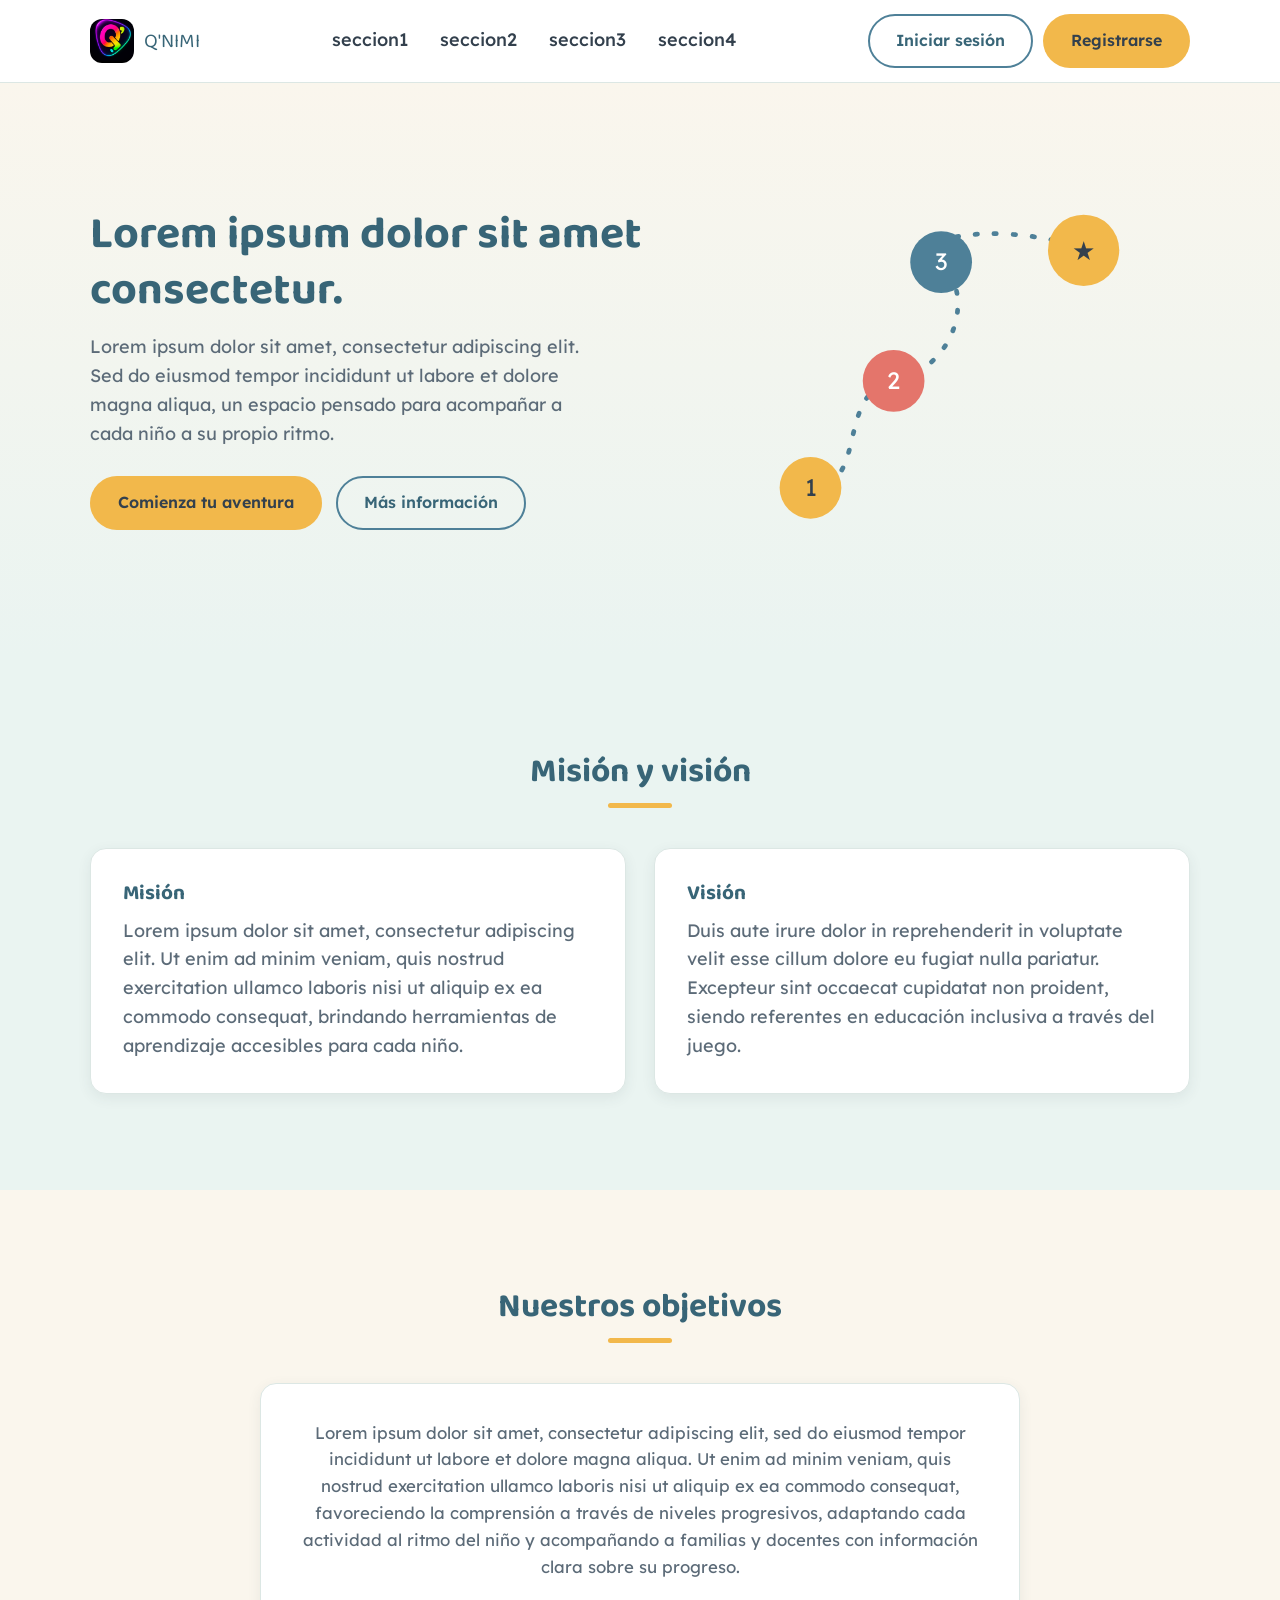
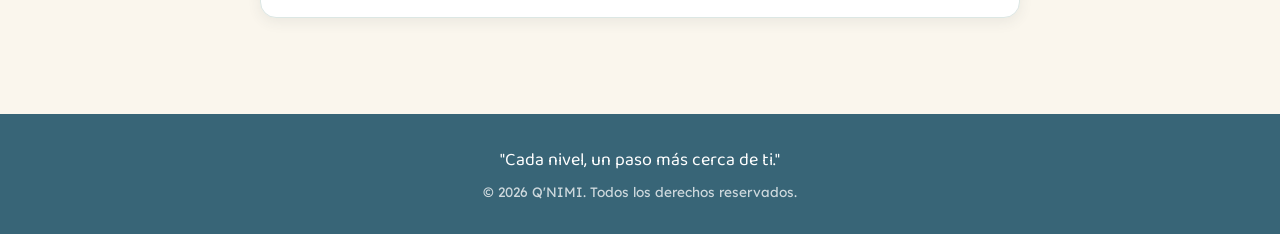
==== index.html @ 644ea4f1 "se añadio el index.html con sus estilos css" ====
<!DOCTYPE html>

<html lang="es">

<head>
    <meta charset="UTF-8">
    <meta name="viewport" content="width=device-width, initial-scale=1.0">
    <title>Q'NIMI | Aventura por niveles</title>
    <meta name="description"
        content="Proyecto educativo tipo videojuego por niveles, diseñado para niños con discapacidad cognitiva leve.">
    <link rel="stylesheet" href="Frontend/views/css/styles.css">
    <link rel="preconnect" href="https://fonts.googleapis.com">
    <link
        href="https://fonts.googleapis.com/css2?family=Baloo+2:wght@500;600;700&family=Lexend:wght@400;500;600&display=swap"
        rel="stylesheet">
</head>

<body>

    <!-- NAVBAR - Barra de navegación fija en la parte superior.-->
    <header class="navbar">
        <div class="contenedor navbar__contenido">

            <!-- Marca: logo + nombre del proyecto -->
            <div class="navbar__marca">
                <img src="Frontend/assets/Logo.jpeg" alt="Logotipo del proyecto QNIMI" class="navbar__logo">
                <span class="navbar__nombre">Q'NIMI</span>
            </div>

            <!-- Enlaces internos: cada uno apunta a una sección diferente del sitio web -->
            <nav aria-label="Navegación principal">
                <ul class="navbar__enlaces">
                    <li><a href="#">seccion1</a></li>
                    <li><a href="#">seccion2</a></li>
                    <li><a href="#">seccion3</a></li>
                    <li><a href="#">seccion4</a></li>
                </ul>
            </nav>

            <!-- Accesos de sesión: por ahora son botones estáticos (sin backend conectado) -->
            <div class="navbar__acciones">
                <a href="#" class="boton boton--secundario">Iniciar sesión</a>
                <a href="#" class="boton boton--primario">Registrarse</a>
            </div>

        </div>
    </header>

    <!-- Contenido principal de la pagina -->
    <main>
        <section class="hero">
            <div class="contenedor hero__grid">

                <div class="hero__contenido">
                    <!-- Titulo principal aun no definido, se piensa poner aqui el eslogan del juego -->
                    <h1 class="hero__titulo">Lorem ipsum dolor sit amet consectetur.</h1>

                    <!-- Texto introductorio corto, también de relleno mientras se define el contenido definitivo del proyecto -->
                    <p class="hero__texto">
                        Lorem ipsum dolor sit amet, consectetur adipiscing elit. Sed do
                        eiusmod tempor incididunt ut labore et dolore magna aliqua, un
                        espacio pensado para acompañar a cada niño a su propio ritmo.
                    </p>

                    <!-- Botón principal: simula el acceso directo a jugar. Por ahorano lleva a ninguna vista real,pero su texto deja 
                     claro que al presionarlo se entra al juego  -->
                    <div class="hero__cta">
                        <a href="#" class="boton boton--primario">Comienza tu aventura</a>
                        <a href="#objetivos" class="boton boton--secundario">Más información</a>
                    </div>
                </div>

                <!-- Elemento gráfico distintivo: representa un camino de niveles
                (círculos numerados unidos por una línea curva punteada).
                Se usa SVG en lugar de imagen para que cargue rápido y se
                vea nítido en cualquier tamaño de pantalla. Se puede cambiar por una imagen o otra cosa si despues se requiere -->
                <div class="hero__camino" aria-hidden="true">
                    <svg viewBox="0 0 320 320" fill="none" xmlns="http://www.w3.org/2000/svg">
                        <path d="M40 260 C 90 260, 60 180, 110 170 S 180 100, 150 70 S 230 40, 270 60" stroke="#4E8098"
                            stroke-width="4" stroke-dasharray="2 14" stroke-linecap="round" />
                        <circle cx="40" cy="260" r="26" fill="#F2B84B" />
                        <text x="40" y="267" text-anchor="middle" font-family="Baloo 2, sans-serif" font-size="20"
                            fill="#33404D">1</text>

                        <circle cx="110" cy="170" r="26" fill="#E4756B" />
                        <text x="110" y="177" text-anchor="middle" font-family="Baloo 2, sans-serif" font-size="20"
                            fill="#FFFFFF">2</text>

                        <circle cx="150" cy="70" r="26" fill="#4E8098" />
                        <text x="150" y="77" text-anchor="middle" font-family="Baloo 2, sans-serif" font-size="20"
                            fill="#FFFFFF">3</text>

                        <circle cx="270" cy="60" r="30" fill="#F2B84B" />
                        <text x="270" y="68" text-anchor="middle" font-family="Baloo 2, sans-serif" font-size="22"
                            fill="#33404D">★</text>
                    </svg>
                </div>

            </div>
        </section>

            <!--
            MISIÓN Y VISIÓN
            Se muestran juntas en tarjetas lado a lado porque son
            contenidos cortos y conceptualmente relacionados.
            Los párrafos son lorem ipsum: aún no ha
            definido el texto final de misión y visión.-->
        <section class="seccion seccion--alterna" id="mision">
            <div class="contenedor">
                <div class="seccion__cabecera">
                    <h2 class="seccion__titulo">Misión y visión</h2>
                    <div class="seccion__linea"></div>
                </div>

                <div class="mv__grid">

                    <!-- Tarjeta de Misión -->
                    <article class="tarjeta">
                        <h3 class="tarjeta__titulo" id="mision-titulo">Misión</h3>
                        <p class="tarjeta__texto">
                            Lorem ipsum dolor sit amet, consectetur adipiscing elit.
                            Ut enim ad minim veniam, quis nostrud exercitation ullamco
                            laboris nisi ut aliquip ex ea commodo consequat, brindando
                            herramientas de aprendizaje accesibles para cada niño.
                        </p>
                    </article>

                    <!-- Tarjeta de Visión -->
                    <article class="tarjeta" id="vision">
                        <h3 class="tarjeta__titulo">Visión</h3>
                        <p class="tarjeta__texto">
                            Duis aute irure dolor in reprehenderit in voluptate velit
                            esse cillum dolore eu fugiat nulla pariatur. Excepteur sint
                            occaecat cupidatat non proident, siendo referentes en
                            educación inclusiva a través del juego.
                        </p>
                    </article>

                </div>
            </div>
        </section>


        <section class="seccion" id="objetivos">
            <div class="contenedor">
                <div class="seccion__cabecera">
                    <h2 class="seccion__titulo">Nuestros objetivos</h2>
                    <div class="seccion__linea"></div>
                </div>

                <!-- Objetivos -->
                <div class="objetivos__texto-contenedor">
                    <p class="objetivos__texto">
                        Lorem ipsum dolor sit amet, consectetur adipiscing elit, sed do
                        eiusmod tempor incididunt ut labore et dolore magna aliqua. Ut
                        enim ad minim veniam, quis nostrud exercitation ullamco laboris
                        nisi ut aliquip ex ea commodo consequat, favoreciendo la
                        comprensión a través de niveles progresivos, adaptando cada
                        actividad al ritmo del niño y acompañando a familias y docentes
                        con información clara sobre su progreso.
                    </p>
                </div>
            </div>
        </section>

    </main>

    <!-- FOOTER -->
    <footer class="footer">
        <div class="contenedor">
            <p class="footer__eslogan">"Cada nivel, un paso más cerca de ti."</p>
            <p class="footer__copy">&copy; 2026 Q'NIMI. Todos los derechos reservados.</p>
        </div>
    </footer>

</body>

</html>
---- Frontend/views/css/styles.css ----
/* --------------------------------------------------------------------------
   1. VARIABLES DE DISEÑO 
   Centralizamos aquí toda la paleta y tipografía para que sea fácil
   ajustarla más adelante sin tener que buscar valores repetidos.
   -------------------------------------------------------------------------- */
:root {
    /* Colores de fondo: tonos cálidos y neutros, no blancos puros
     (el blanco puro puede resultar deslumbrante para algunos niños) */
    --color-bg: #FAF6ED;
    /* crema suave, fondo principal */
    --color-bg-alt: #EAF4F1;
    /* menta muy pálido, para alternar secciones */
    --color-bg-card: #FFFFFF;
    /* blanco solo para tarjetas puntuales */

    /* Colores principales de marca */
    --color-primary: #4E8098;
    /* azul petróleo suave: confianza, calma */
    --color-primary-dark: #386577;
    /* variante oscura para hover/estados */
    --color-secondary: #F2B84B;
    /* amarillo mostaza cálido: botones de acción */
    --color-secondary-dark: #D89B2E;
    --color-accent: #E4756B;
    /* coral suave: acentos puntuales, no dominante */

    /* Colores de texto (evitamos negro puro, es muy duro visualmente) */
    --color-text: #33404D;
    --color-text-soft: #5C6B78;
    --color-text-inverso: #FFFFFF;

    /* Bordes y sombras suaves, nada de sombras muy marcadas */
    --color-border: #DCE7E4;
    --sombra-suave: 0 4px 14px rgba(51, 64, 77, 0.08);

    /* Tipografía */
    --fuente-titulos: 'Baloo 2', system-ui, sans-serif;
    /* redondeada, amigable */
    --fuente-texto: 'Lexend', system-ui, sans-serif;
    /* alta legibilidad */

    /* Radios de borde: todo redondeado para transmitir cercanía y suavidad */
    --radio-suave: 16px;
    --radio-boton: 999px;
    /* botones tipo "pastilla", fáciles de identificar */

    /* Espaciados reutilizables */
    --espacio-seccion: clamp(48px, 8vw, 96px);
}

/* --------------------------------------------------------------------------
   2. RESET Y BASE
   Ajustes mínimos para partir de un comportamiento consistente
   entre navegadores.
   -------------------------------------------------------------------------- */
* {
    margin: 0;
    padding: 0;
    box-sizing: border-box;
}

html {
    scroll-behavior: smooth;
    /* desplazamiento suave al usar los enlaces del menú */
}

/* Respetamos si el usuario tiene activada la preferencia de "reducir movimiento",
   muy importante en un público sensible a estímulos visuales */
@media (prefers-reduced-motion: reduce) {
    html {
        scroll-behavior: auto;
    }

    * {
        animation-duration: 0.001ms !important;
        animation-iteration-count: 1 !important;
        transition-duration: 0.001ms !important;
    }
}

body {
    font-family: var(--fuente-texto);
    background-color: var(--color-bg);
    color: var(--color-text);
    line-height: 1.6;
    font-size: 18px;
    /* tamaño base más grande de lo habitual, mejora la lectura */
}

h1,
h2,
h3 {
    font-family: var(--fuente-titulos);
    color: var(--color-primary-dark);
    line-height: 1.25;
}

img {
    max-width: 100%;
    display: block;
}

a {
    color: inherit;
    text-decoration: none;
}

/* Foco de teclado bien visible: fundamental para accesibilidad,
   así cualquier persona que navegue con teclado sabe dónde está */
a:focus-visible,
button:focus-visible {
    outline: 3px solid var(--color-accent);
    outline-offset: 3px;
}

.contenedor {
    width: min(1100px, 92%);
    margin-inline: auto;
}

/* --------------------------------------------------------------------------
   3. BARRA DE NAVEGACIÓN (navbar)
   Fija arriba, con el logo a la izquierda, enlaces de secciones al centro
   y accesos de "Iniciar sesión" / "Registrarse" a la derecha (estáticos).
   -------------------------------------------------------------------------- */
.navbar {
    position: sticky;
    top: 0;
    z-index: 100;
    background-color: var(--color-bg-card);
    border-bottom: 1px solid var(--color-border);
}

.navbar__contenido {
    display: flex;
    align-items: center;
    justify-content: space-between;
    gap: 16px;
    padding-block: 14px;
}

.navbar__marca {
    display: flex;
    align-items: center;
    gap: 10px;
}

.navbar__logo {
    width: 44px;
    height: 44px;
    border-radius: 12px;
    object-fit: cover;
}

.navbar__nombre {
    font-family: var(--fuente-titulos);
    font-size: 1.25rem;
    color: var(--color-primary-dark);
}

.navbar__enlaces {
    display: flex;
    gap: 24px;
    list-style: none;
}

.navbar__enlaces a {
    font-weight: 500;
    padding: 6px 4px;
    border-bottom: 3px solid transparent;
    transition: border-color 0.2s ease, color 0.2s ease;
}

.navbar__enlaces a:hover,
.navbar__enlaces a:focus-visible {
    color: var(--color-primary);
    border-bottom-color: var(--color-secondary);
}

.navbar__acciones {
    display: flex;
    gap: 10px;
}

/* Botones base, reutilizados en toda la página */
.boton {
    display: inline-block;
    font-family: var(--fuente-texto);
    font-weight: 600;
    font-size: 1rem;
    padding: 12px 26px;
    border-radius: var(--radio-boton);
    border: 2px solid transparent;
    cursor: pointer;
    transition: transform 0.15s ease, background-color 0.2s ease;
}

.boton:hover {
    transform: translateY(-2px);
    /* leve, nunca brusco */
}

.boton--primario {
    background-color: var(--color-secondary);
    color: var(--color-text);
}

.boton--primario:hover {
    background-color: var(--color-secondary-dark);
}

.boton--secundario {
    background-color: transparent;
    border-color: var(--color-primary);
    color: var(--color-primary-dark);
}

.boton--secundario:hover {
    background-color: var(--color-primary);
    color: var(--color-text-inverso);
}

/* --------------------------------------------------------------------------
   4. HERO (sección de bienvenida con el eslogan)
   -------------------------------------------------------------------------- */
.hero {
    padding-block: var(--espacio-seccion);
    background: linear-gradient(180deg, var(--color-bg) 0%, var(--color-bg-alt) 100%);
}

.hero__grid {
    display: grid;
    grid-template-columns: 1.1fr 0.9fr;
    align-items: center;
    gap: 48px;
}

.hero__titulo {
    font-size: clamp(2rem, 4vw, 2.8rem);
    margin-bottom: 14px;
}

.hero__eslogan {
    font-family: var(--fuente-titulos);
    font-size: clamp(1.15rem, 2.4vw, 1.4rem);
    color: var(--color-accent);
    margin-bottom: 18px;
}

.hero__texto {
    color: var(--color-text-soft);
    margin-bottom: 28px;
    max-width: 46ch;
}

.hero__cta {
    display: flex;
    gap: 14px;
    flex-wrap: wrap;
}

/* Contenedor del "camino de niveles": el elemento visual distintivo
   de la página. Representa literalmente el concepto del juego
   (avanzar de nivel en nivel) con formas redondeadas y colores suaves. */
.hero__camino {
    display: flex;
    justify-content: center;
}

.hero__camino svg {
    width: 100%;
    height: auto;
    max-width: 380px;
}

/* --------------------------------------------------------------------------
   5. SECCIONES DE CONTENIDO (Misión, Visión, Objetivos)
   Todas comparten una estructura similar: título + texto,
   alternando el color de fondo para separar visualmente cada bloque.
   -------------------------------------------------------------------------- */
.seccion {
    padding-block: var(--espacio-seccion);
}

.seccion--alterna {
    background-color: var(--color-bg-alt);
}

.seccion__cabecera {
    text-align: center;
    max-width: 640px;
    margin-inline: auto;
    margin-bottom: 40px;
}

.seccion__titulo {
    font-size: clamp(1.6rem, 3vw, 2.1rem);
    margin-bottom: 10px;
}

.seccion__linea {
    width: 64px;
    height: 5px;
    background-color: var(--color-secondary);
    border-radius: var(--radio-boton);
    margin: 0 auto 18px auto;
}

/* Misión y Visión en tarjetas lado a lado */
.mv__grid {
    display: grid;
    grid-template-columns: repeat(2, 1fr);
    gap: 28px;
}

.tarjeta {
    background-color: var(--color-bg-card);
    border-radius: var(--radio-suave);
    padding: 32px;
    box-shadow: var(--sombra-suave);
    border: 1px solid var(--color-border);
}

.tarjeta__icono {
    width: 52px;
    height: 52px;
    border-radius: 14px;
    display: flex;
    align-items: center;
    justify-content: center;
    font-size: 1.5rem;
    margin-bottom: 16px;
    background-color: rgba(78, 128, 152, 0.12);
}

.tarjeta__titulo {
    font-size: 1.3rem;
    margin-bottom: 10px;
}

.tarjeta__texto {
    color: var(--color-text-soft);
}

/* Objetivos: un único bloque de texto centrado, en tarjeta,
   en lugar de varias tarjetas separadas */
.objetivos__texto-contenedor {
    max-width: 760px;
    margin-inline: auto;
    background-color: var(--color-bg-card);
    border-radius: var(--radio-suave);
    padding: 36px;
    border: 1px solid var(--color-border);
    box-shadow: var(--sombra-suave);
}

.objetivos__texto {
    color: var(--color-text-soft);
    text-align: center;
    font-size: 1.05rem;
}

/* --------------------------------------------------------------------------
   6. FOOTER
   -------------------------------------------------------------------------- */
.footer {
    background-color: var(--color-primary-dark);
    color: var(--color-text-inverso);
    padding-block: 32px;
    text-align: center;
}

.footer__eslogan {
    font-family: var(--fuente-titulos);
    margin-bottom: 6px;
}

.footer__copy {
    font-size: 0.85rem;
    color: rgba(255, 255, 255, 0.75);
}

/* --------------------------------------------------------------------------
   7. RESPONSIVE
   El público incluye niños que pueden usar tablets; simplificamos
   el layout en pantallas pequeñas para mantener la claridad.
   -------------------------------------------------------------------------- */
@media (max-width: 860px) {
    .navbar__enlaces {
        display: none;
        /* en una siguiente iteración: menú hamburguesa */
    }

    .hero__grid {
        grid-template-columns: 1fr;
        text-align: center;
    }

    .hero__texto {
        margin-inline: auto;
    }

    .hero__cta {
        justify-content: center;
    }

    .mv__grid {
        grid-template-columns: 1fr;
    }
}
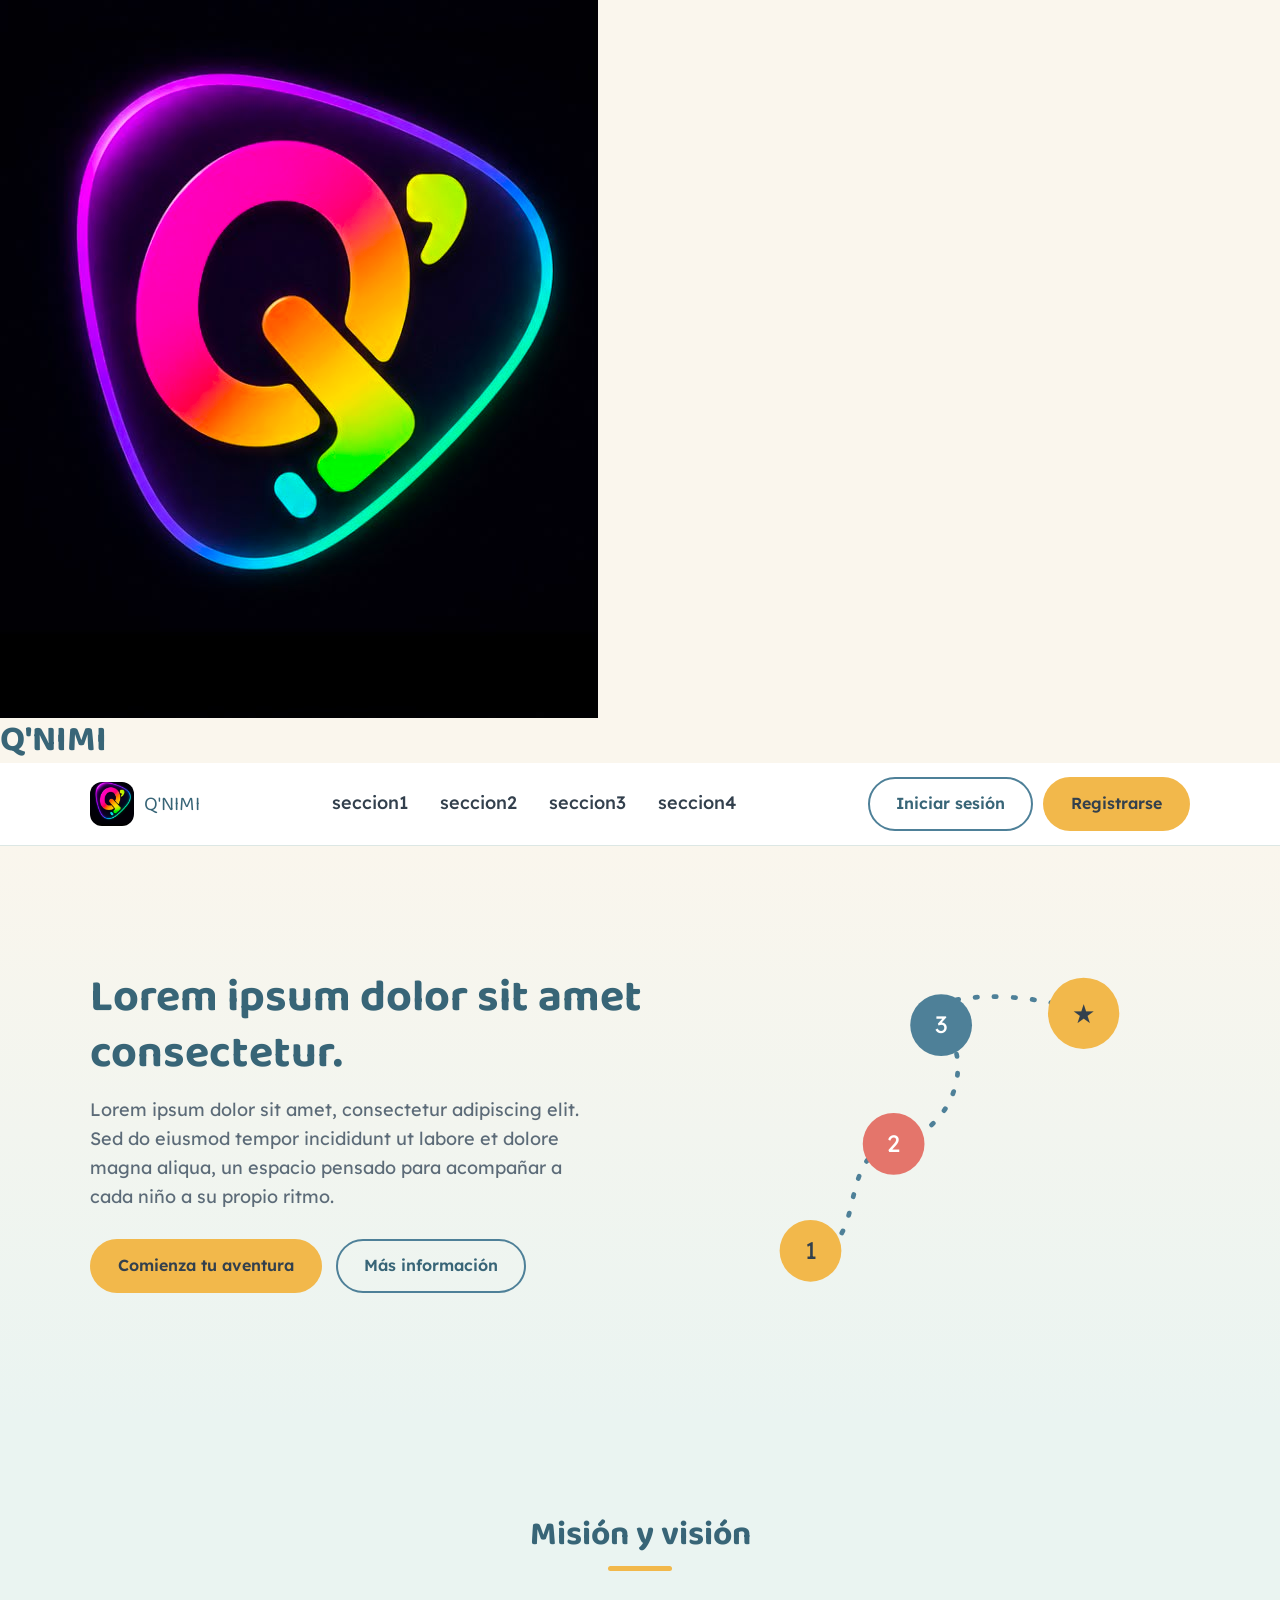
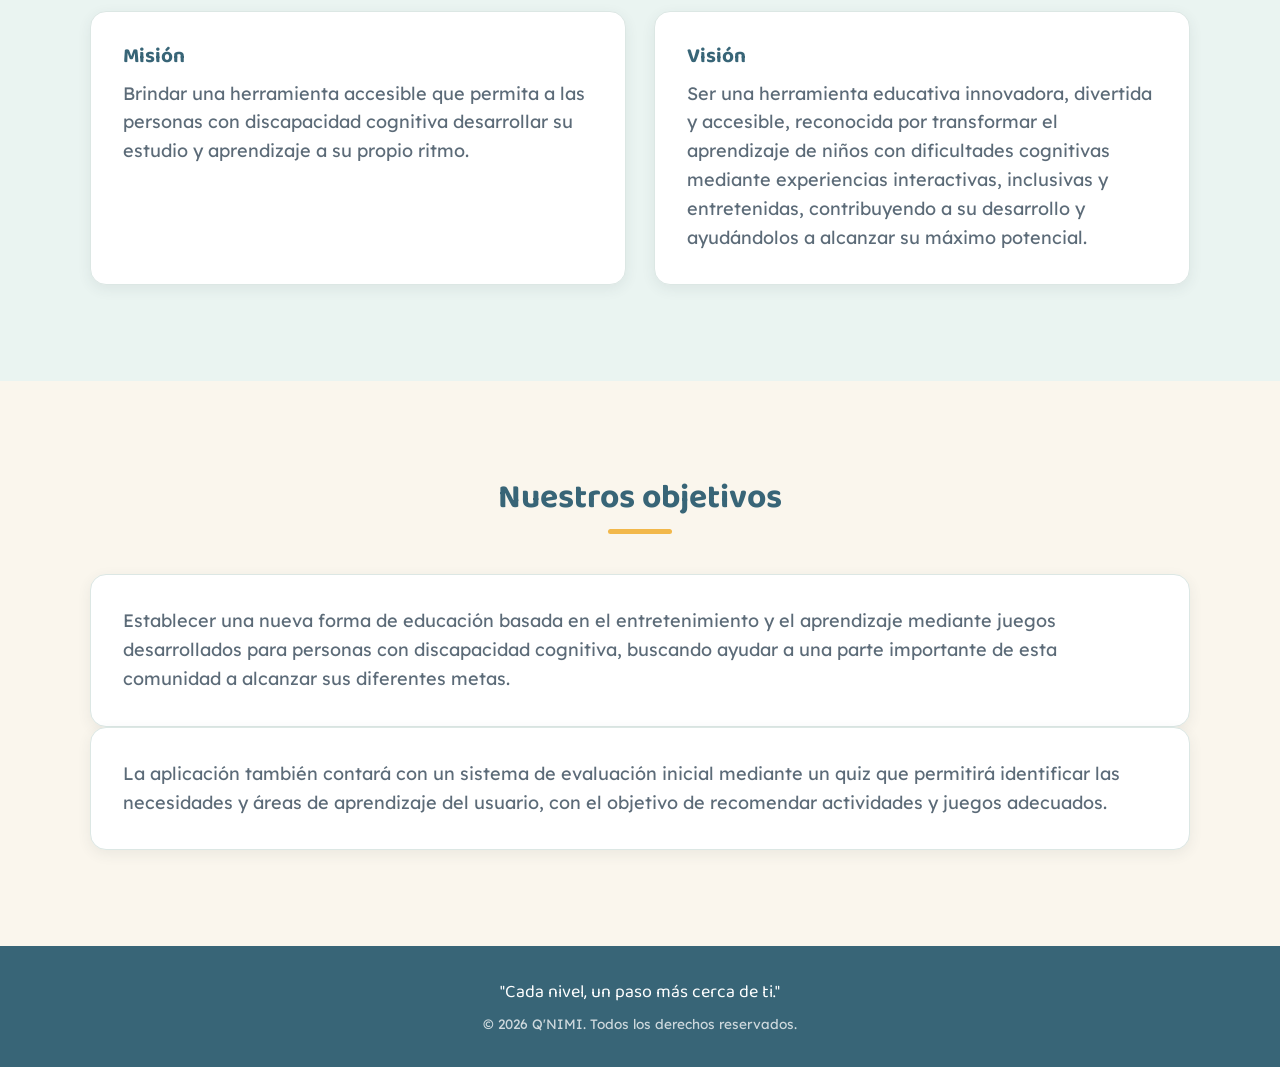
==== commit 2f4e071d: "Se añadio pantalla de carga para el index.html junto con su logica en pantalla-inicio.js" ====
--- a/index.html
+++ b/index.html
@@ -15,8 +15,20 @@
         rel="stylesheet">
 </head>
 
-<body>
-
+<body class="pantalla-carga-activa">
+    <!-- PANTALLA DE CARGA -->
+    <!-- Se muestra primero, cubriendo toda la pantalla. El JS la desvanece
+     cuando el index ya está listo para mostrarse. -->
+    <div class="pantalla-carga" id="pantallaCarga" aria-hidden="true">
+        <div class="pantalla-carga__contenido">
+            <img src="Frontend/assets/Logo.jpeg" alt="Logotipo de Q'NIMI" class="pantalla-carga__logo">
+            <h1 class="pantalla-carga__nombre">Q'NIMI</h1>
+
+            <!-- Espacio reservado para el eslogan. Se deja vacío por ahora;
+             si más adelante se define uno, solo hay que escribirlo aquí. -->
+            <p class="pantalla-carga__eslogan" data-splash-eslogan></p>
+        </div>
+    </div>
     <!-- NAVBAR - Barra de navegación fija en la parte superior.-->
     <header class="navbar">
         <div class="contenedor navbar__contenido">
@@ -39,8 +51,8 @@
 
             <!-- Accesos de sesión: por ahora son botones estáticos (sin backend conectado) -->
             <div class="navbar__acciones">
-                <a href="#" class="boton boton--secundario">Iniciar sesión</a>
-                <a href="#" class="boton boton--primario">Registrarse</a>
+                <a href="#" class="boton boton--secundario" data-auth-open="login">Iniciar sesión</a>
+                <a href="#" class="boton boton--primario" data-auth-open="register">Registrarse</a>
             </div>
 
         </div>
@@ -99,7 +111,7 @@
             </div>
         </section>
 
-            <!--
+        <!--
             MISIÓN Y VISIÓN
             Se muestran juntas en tarjetas lado a lado porque son
             contenidos cortos y conceptualmente relacionados.
@@ -118,10 +130,8 @@
                     <article class="tarjeta">
                         <h3 class="tarjeta__titulo" id="mision-titulo">Misión</h3>
                         <p class="tarjeta__texto">
-                            Lorem ipsum dolor sit amet, consectetur adipiscing elit.
-                            Ut enim ad minim veniam, quis nostrud exercitation ullamco
-                            laboris nisi ut aliquip ex ea commodo consequat, brindando
-                            herramientas de aprendizaje accesibles para cada niño.
+                            Brindar una herramienta accesible que permita a las personas con discapacidad cognitiva
+                            desarrollar su estudio y aprendizaje a su propio ritmo.
                         </p>
                     </article>
 
@@ -129,10 +139,10 @@
                     <article class="tarjeta" id="vision">
                         <h3 class="tarjeta__titulo">Visión</h3>
                         <p class="tarjeta__texto">
-                            Duis aute irure dolor in reprehenderit in voluptate velit
-                            esse cillum dolore eu fugiat nulla pariatur. Excepteur sint
-                            occaecat cupidatat non proident, siendo referentes en
-                            educación inclusiva a través del juego.
+                            Ser una herramienta educativa innovadora, divertida y accesible, reconocida por
+                            transformar el aprendizaje de niños con dificultades cognitivas mediante experiencias
+                            interactivas, inclusivas y entretenidas, contribuyendo a su desarrollo y ayudándolos a
+                            alcanzar su máximo potencial.
                         </p>
                     </article>
 
@@ -149,21 +159,184 @@
                 </div>
 
                 <!-- Objetivos -->
-                <div class="objetivos__texto-contenedor">
-                    <p class="objetivos__texto">
-                        Lorem ipsum dolor sit amet, consectetur adipiscing elit, sed do
-                        eiusmod tempor incididunt ut labore et dolore magna aliqua. Ut
-                        enim ad minim veniam, quis nostrud exercitation ullamco laboris
-                        nisi ut aliquip ex ea commodo consequat, favoreciendo la
-                        comprensión a través de niveles progresivos, adaptando cada
-                        actividad al ritmo del niño y acompañando a familias y docentes
-                        con información clara sobre su progreso.
+                <div class="objetivos__grid">
+                    <article class="tarjeta objetivos__tarjeta">
+                        <p class="tarjeta__texto">
+                            Establecer una nueva forma de educación basada en el entretenimiento y el aprendizaje
+                            mediante juegos desarrollados para personas con discapacidad cognitiva, buscando
+                            ayudar a una parte importante de esta comunidad a alcanzar sus diferentes metas.
+                        </p>
+                    </article>
+
+                    <article class="tarjeta objetivos__tarjeta">
+                        <p class="tarjeta__texto">
+                            La aplicación también contará con un sistema de evaluación inicial mediante un quiz que
+                            permitirá identificar las necesidades y áreas de aprendizaje del usuario, con el objetivo de
+                            recomendar actividades y juegos adecuados.
+                        </p>
+                    </article>
+                </div>
+            </div>
+        </section>
+
+    </main>
+
+    <!-- Modal reutilizable para iniciar sesion, registrarse y usar la camara. -->
+    <div class="modal" id="authModal" aria-hidden="true" role="dialog" aria-modal="true" aria-labelledby="authTitle">
+        <div class="modal__contenido">
+            <!-- Cierra el modal sin enviar ningun formulario. -->
+            <button class="modal__cerrar" type="button" data-auth-close aria-label="Cerrar ventana">&times;</button>
+
+            <!-- Formulario visible por defecto para usuarios con una cuenta. -->
+            <div class="auth-panel" data-auth-panel="login">
+                <p class="auth-panel__eyebrow">Tu aventura continúa</p>
+                <h2 class="auth-panel__titulo" id="authTitle">Iniciar sesión</h2>
+                <p class="auth-panel__texto">Entra a Q'NIMI para continuar tu progreso.</p>
+                <form class="auth-form" id="loginForm">
+                    <label for="loginUser">Usuario</label>
+                    <input id="loginUser" name="usuario" type="text" autocomplete="username"
+                        placeholder="Escribe tu usuario" required>
+                    <label for="loginPassword">Contraseña</label>
+                    <input id="loginPassword" name="contraseña" type="password" autocomplete="current-password"
+                        placeholder="Escribe tu contraseña" required>
+                    <button class="boton boton--primario auth-form__submit" type="submit">Entrar</button>
+                </form>
+                <div class="login-opciones">
+                    <button class="boton boton--enlace" type="button" data-recover-password>Recuperar
+                        contraseña</button>
+                </div>
+                <div class="auth-divider"><span>o</span></div>
+                <button class="boton boton--facial" type="button" data-face-start>Ingresar con reconocimiento
+                    facial</button>
+                <p class="auth-switch">¿No tienes cuenta? <button type="button"
+                        data-auth-switch="register">Registrarse</button></p>
+            </div>
+
+            <!-- Formulario alternativo para crear una cuenta nueva. -->
+            <div class="auth-panel" data-auth-panel="register" hidden>
+                <p class="auth-panel__eyebrow">Un espacio para crecer</p>
+                <h2 class="auth-panel__titulo" id="registerTitle">Registrarse</h2>
+                <p class="auth-panel__texto">Crea una cuenta para guardar cada logro.</p>
+                <form class="auth-form" id="registerForm">
+                    <label for="registerUser">Usuario</label>
+                    <input id="registerUser" name="usuario" type="text" autocomplete="username"
+                        placeholder="Elige un usuario" required>
+                    <label for="registerEmail">Correo electrónico</label>
+                    <input id="registerEmail" name="correo" type="email" autocomplete="email" placeholder="tu@email.com"
+                        required>
+                    <label for="registerPassword">Contraseña</label>
+                    <input id="registerPassword" name="contraseña" type="password" autocomplete="new-password"
+                        placeholder="Crea una contraseña" required>
+                    <button class="boton boton--primario auth-form__submit" type="submit" data-create-account>Crear
+                        cuenta</button>
+                </form>
+                <div class="auth-divider"><span>o</span></div>
+                <button class="boton boton--facial" type="button" data-face-start-register>Registrarse con
+                    reconocimiento facial</button>
+                <p class="auth-switch">¿Ya tienes cuenta? <button type="button" data-auth-switch="login">Iniciar
+                        sesión</button></p>
+            </div>
+
+            <!-- Panel de preguntas; JavaScript lo muestra después de crear la cuenta. -->
+            <div class="questions-panel" data-questions-panel hidden>
+                <div class="questions-panel__header">
+                    <h2 class="auth-panel__titulo">Conoce tus preferencias</h2>
+                    <p class="auth-panel__texto">Contesta estas preguntas rápidas para personalizar tu experiencia.</p>
+                </div>
+
+                <div class="questions-container">
+                    <!-- Pregunta 1: Edad -->
+                    <div class="question" data-question="1">
+                        <div class="question__content">
+                            <p class="question__text">1. ¿Qué edad tienes?</p>
+                            <div class="question__options">
+                                <button class="question__option" data-option="5-7">5 a 7 años</button>
+                                <button class="question__option" data-option="8-10">8 a 10 años</button>
+                                <button class="question__option" data-option="11-13">11 a 13 años</button>
+                                <button class="question__option" data-option="14+">14 años o más</button>
+                            </div>
+                        </div>
+                    </div>
+
+                    <!-- Pregunta 2: Frecuencia de uso de dispositivos -->
+                    <div class="question" data-question="2">
+                        <div class="question__content">
+                            <p class="question__text">2. ¿Con qué frecuencia utilizas dispositivos como celular o
+                                computador?</p>
+                            <div class="question__options">
+                                <button class="question__option" data-option="never">Nunca</button>
+                                <button class="question__option" data-option="sometimes">Algunas veces</button>
+                                <button class="question__option" data-option="often">Casi siempre</button>
+                                <button class="question__option" data-option="always">Todo el tiempo</button>
+                            </div>
+                        </div>
+                    </div>
+
+                    <!-- Pregunta 3: Forma de aprender -->
+                    <div class="question" data-question="3">
+                        <div class="question__content">
+                            <p class="question__text">3. ¿De qué manera prefieres aprender?</p>
+                            <div class="question__options">
+                                <button class="question__option" data-option="images">Viendo imágenes</button>
+                                <button class="question__option" data-option="listening">Escuchando</button>
+                                <button class="question__option" data-option="reading">Leyendo</button>
+                                <button class="question__option" data-option="activities">Con actividades</button>
+                                <button class="question__option" data-option="playing">Jugando</button>
+                            </div>
+                        </div>
+                    </div>
+
+                    <!-- Pregunta 4: Tipo de actividades preferidas -->
+                    <div class="question" data-question="4">
+                        <div class="question__content">
+                            <p class="question__text">4. ¿Qué tipo de actividades prefieres?</p>
+                            <div class="question__options">
+                                <button class="question__option" data-option="short">Cortas y sencillas</button>
+                                <button class="question__option" data-option="medium">Un poco largas</button>
+                                <button class="question__option" data-option="any">Cualquiera está bien</button>
+                            </div>
+                        </div>
+                    </div>
+
+                    <!-- Pregunta 5: Nueva pregunta -->
+                    <div class="question" data-question="5">
+                        <div class="question__content">
+                            <p class="question__text">5. ¿futuro?</p>
+                            <div class="question__options">
+                                <button class="question__option" data-option="short">a</button>
+                                <button class="question__option" data-option="medium">b</button>
+                                <button class="question__option" data-option="any">c</button>
+                            </div>
+                        </div>
+                    </div>
+                </div>
+
+                <div class="questions-panel__progress">
+                    <div class="progress-bar">
+                        <div class="progress-bar__fill" data-progress-fill></div>
+                    </div>
+                    <p class="progress-text"><span data-current-question>1</span> de <span data-total-questions>5</span>
                     </p>
                 </div>
-            </div>
-        </section>
-
-    </main>
+
+                <div class="questions-panel__actions">
+                    <button class="boton boton--secundario" type="button" data-questions-skip>Saltar</button>
+                    <button class="boton boton--primario" type="button" data-questions-next>Siguiente</button>
+                </div>
+            </div>
+
+            <!-- Panel de camara; JavaScript lo muestra al elegir reconocimiento facial. -->
+            <div class="face-panel" data-face-panel hidden>
+                <h2 class="auth-panel__titulo">Reconocimiento facial</h2>
+                <p class="auth-panel__texto" data-face-status>Permite el acceso a tu cámara para continuar.</p>
+                <video class="face-panel__video" data-face-video autoplay muted playsinline></video>
+                <div class="face-panel__acciones">
+                    <button class="boton boton--primario" type="button" data-face-scan>Reconocer rostro</button>
+                    <button class="boton boton--secundario" type="button" data-face-cancel>Volver</button>
+                </div>
+            </div>
+        </div>
+    </div>
 
     <!-- FOOTER -->
     <footer class="footer">
@@ -173,6 +346,10 @@
         </div>
     </footer>
 
+    <!-- Carga la logica de apertura, cambio de formularios y reconocimiento facial. -->
+    <script src="Frontend/views/js/autenticacion.js" defer></script>
+    <script src="Frontend/views/js/pantalla-inicio.js" defer></script>
+
 </body>
 
 </html>
--- a/Frontend/views/css/styles.css
+++ b/Frontend/views/css/styles.css
@@ -220,6 +220,180 @@
     color: var(--color-text-inverso);
 }
 
+/* Modal de acceso y registro: capa que cubre la pagina y centra el dialogo. */
+.modal {
+    position: fixed;
+    inset: 0;
+    z-index: 200;
+    display: grid;
+    place-items: center;
+    padding: 20px;
+    background-color: rgba(51, 64, 77, 0.62);
+    opacity: 0;
+    visibility: hidden;
+    transition: opacity 0.2s ease, visibility 0.2s ease;
+}
+
+.modal.is-visible {
+    opacity: 1;
+    visibility: visible;
+}
+
+.modal__contenido {
+    position: relative;
+    width: min(440px, 100%);
+    max-height: 92vh;
+    overflow-y: auto;
+    padding: 38px;
+    background-color: var(--color-bg-card);
+    border: 1px solid var(--color-border);
+    border-radius: var(--radio-suave);
+    box-shadow: 0 18px 50px rgba(51, 64, 77, 0.2);
+    transform: translateY(12px);
+    transition: transform 0.2s ease;
+}
+
+.modal.is-visible .modal__contenido {
+    transform: translateY(0);
+}
+
+/* Boton de cierre ubicado en la esquina superior del dialogo. */
+.modal__cerrar {
+    position: absolute;
+    top: 14px;
+    right: 18px;
+    border: 0;
+    background: transparent;
+    color: var(--color-text-soft);
+    font-size: 2rem;
+    line-height: 1;
+    cursor: pointer;
+}
+
+/* Jerarquia visual compartida por los formularios de acceso y registro. */
+.auth-panel__eyebrow {
+    color: var(--color-accent);
+    font-size: 0.85rem;
+    font-weight: 600;
+    text-transform: uppercase;
+    letter-spacing: 0.08em;
+}
+
+.auth-panel__titulo {
+    margin: 4px 0 6px;
+    font-size: 2rem;
+}
+
+.auth-panel__texto {
+    margin-bottom: 22px;
+    color: var(--color-text-soft);
+    font-size: 0.95rem;
+}
+
+/* Campos y acciones de los formularios, organizados en una sola columna. */
+.auth-form {
+    display: grid;
+    gap: 8px;
+}
+
+.auth-form label {
+    font-size: 0.9rem;
+    font-weight: 600;
+}
+
+.auth-form input {
+    width: 100%;
+    margin-bottom: 8px;
+    padding: 12px 14px;
+    border: 2px solid var(--color-border);
+    border-radius: 10px;
+    background-color: var(--color-bg);
+    color: var(--color-text);
+    font: inherit;
+    font-size: 0.9rem;
+}
+
+.auth-form input:focus {
+    border-color: var(--color-primary);
+    outline: 3px solid rgba(78, 128, 152, 0.2);
+}
+
+/* Botones principales y divisor que separa el acceso tradicional de la camara. */
+.auth-form__submit,
+.boton--facial {
+    width: 100%;
+    margin-top: 8px;
+}
+
+.auth-divider {
+    display: flex;
+    align-items: center;
+    gap: 12px;
+    margin: 18px 0 8px;
+    color: var(--color-text-soft);
+    font-size: 0.85rem;
+}
+
+.auth-divider::before,
+.auth-divider::after {
+    content: "";
+    height: 1px;
+    flex: 1;
+    background-color: var(--color-border);
+}
+
+.boton--facial {
+    border: 2px solid var(--color-primary);
+    border-radius: var(--radio-boton);
+    background-color: var(--color-bg-alt);
+    color: var(--color-primary-dark);
+    cursor: pointer;
+    font: inherit;
+    font-weight: 600;
+    padding: 12px 18px;
+}
+
+.auth-switch {
+    margin-top: 22px;
+    text-align: center;
+    font-size: 0.9rem;
+}
+
+.auth-switch button {
+    border: 0;
+    background: transparent;
+    color: var(--color-primary-dark);
+    cursor: pointer;
+    font: inherit;
+    font-weight: 700;
+    text-decoration: underline;
+}
+
+/* Vista previa de la camara y sus controles de reconocimiento facial. */
+.face-panel__video {
+    width: 100%;
+    min-height: 220px;
+    margin: 12px 0 18px;
+    border-radius: 12px;
+    background-color: var(--color-text);
+    object-fit: cover;
+}
+
+.face-panel__acciones {
+    display: flex;
+    gap: 10px;
+    flex-wrap: wrap;
+}
+
+.face-panel__acciones .boton {
+    flex: 1;
+    text-align: center;
+}
+
+[hidden] {
+    display: none !important;
+}
+
 /* --------------------------------------------------------------------------
    4. HERO (sección de bienvenida con el eslogan)
    -------------------------------------------------------------------------- */
@@ -331,6 +505,155 @@
     font-size: 1.5rem;
     margin-bottom: 16px;
     background-color: rgba(78, 128, 152, 0.12);
+}
+
+.tarjeta__titulo {
+    font-size: 1.3rem;
+}
+
+/* --------------------------------------------------------------------------
+   PANEL DE PREGUNTAS (Deslizable, con animaciones de transición)
+   -------------------------------------------------------------------------- */
+.questions-panel {
+    display: flex;
+    flex-direction: column;
+    gap: 24px;
+}
+
+.questions-panel__header {
+    margin-bottom: 8px;
+}
+
+.questions-panel__header .auth-panel__titulo {
+    margin-top: 0;
+}
+
+.questions-container {
+    position: relative;
+    width: 100%;
+    min-height: 350px;
+    overflow: hidden;
+}
+
+.question {
+    position: absolute;
+    top: 0;
+    left: 0;
+    width: 100%;
+    transition: transform 0.5s cubic-bezier(0.4, 0, 0.2, 1), opacity 0.5s ease;
+    opacity: 0;
+    pointer-events: none;
+}
+
+.question__content {
+    display: flex;
+    flex-direction: column;
+    gap: 16px;
+}
+
+.question__text {
+    font-weight: 600;
+    font-size: 1.1rem;
+    color: var(--color-primary-dark);
+    line-height: 1.4;
+}
+
+.question__options {
+    display: flex;
+    flex-direction: column;
+    gap: 10px;
+}
+
+.question__option {
+    display: block;
+    width: 100%;
+    padding: 14px 18px;
+    text-align: left;
+    border: 2px solid var(--color-border);
+    border-radius: 12px;
+    background-color: var(--color-bg);
+    color: var(--color-text);
+    font-family: var(--fuente-texto);
+    font-size: 0.95rem;
+    font-weight: 500;
+    cursor: pointer;
+    transition: all 0.2s ease;
+}
+
+.question__option:hover {
+    border-color: var(--color-primary);
+    background-color: var(--color-bg-alt);
+}
+
+.question__option.selected {
+    border-color: var(--color-secondary);
+    background-color: var(--color-secondary);
+    color: var(--color-text);
+    font-weight: 600;
+}
+
+.questions-panel__progress {
+    display: flex;
+    flex-direction: column;
+    gap: 10px;
+    margin: 16px 0;
+}
+
+.progress-bar {
+    width: 100%;
+    height: 6px;
+    background-color: var(--color-border);
+    border-radius: 999px;
+    overflow: hidden;
+}
+
+.progress-bar__fill {
+    height: 100%;
+    background-color: var(--color-secondary);
+    transition: width 0.4s ease;
+}
+
+.progress-text {
+    font-size: 0.85rem;
+    color: var(--color-text-soft);
+    text-align: center;
+}
+
+.questions-panel__actions {
+    display: flex;
+    gap: 10px;
+    flex-wrap: wrap;
+}
+
+.questions-panel__actions .boton {
+    flex: 1;
+    text-align: center;
+    min-width: 120px;
+}
+
+/* --------------------------------------------------------------------------
+   ESTILOS ADICIONALES PARA BOTONES
+   -------------------------------------------------------------------------- */
+.boton--enlace {
+    padding: 0;
+    border: 0;
+    background: transparent;
+    color: var(--color-primary-dark);
+    font-size: 0.9rem;
+    text-decoration: underline;
+    cursor: pointer;
+    font-weight: 600;
+    transition: color 0.2s ease;
+}
+
+.boton--enlace:hover {
+    color: var(--color-primary);
+    transform: none;
+}
+
+.login-opciones {
+    margin: 12px 0;
+    text-align: center;
 }
 
 .tarjeta__titulo {
@@ -407,4 +730,14 @@
     .mv__grid {
         grid-template-columns: 1fr;
     }
+}
+
+@media (max-width: 480px) {
+    .modal__contenido {
+        padding: 34px 22px 26px;
+    }
+
+    .face-panel__acciones .boton {
+        flex-basis: 100%;
+    }
 }
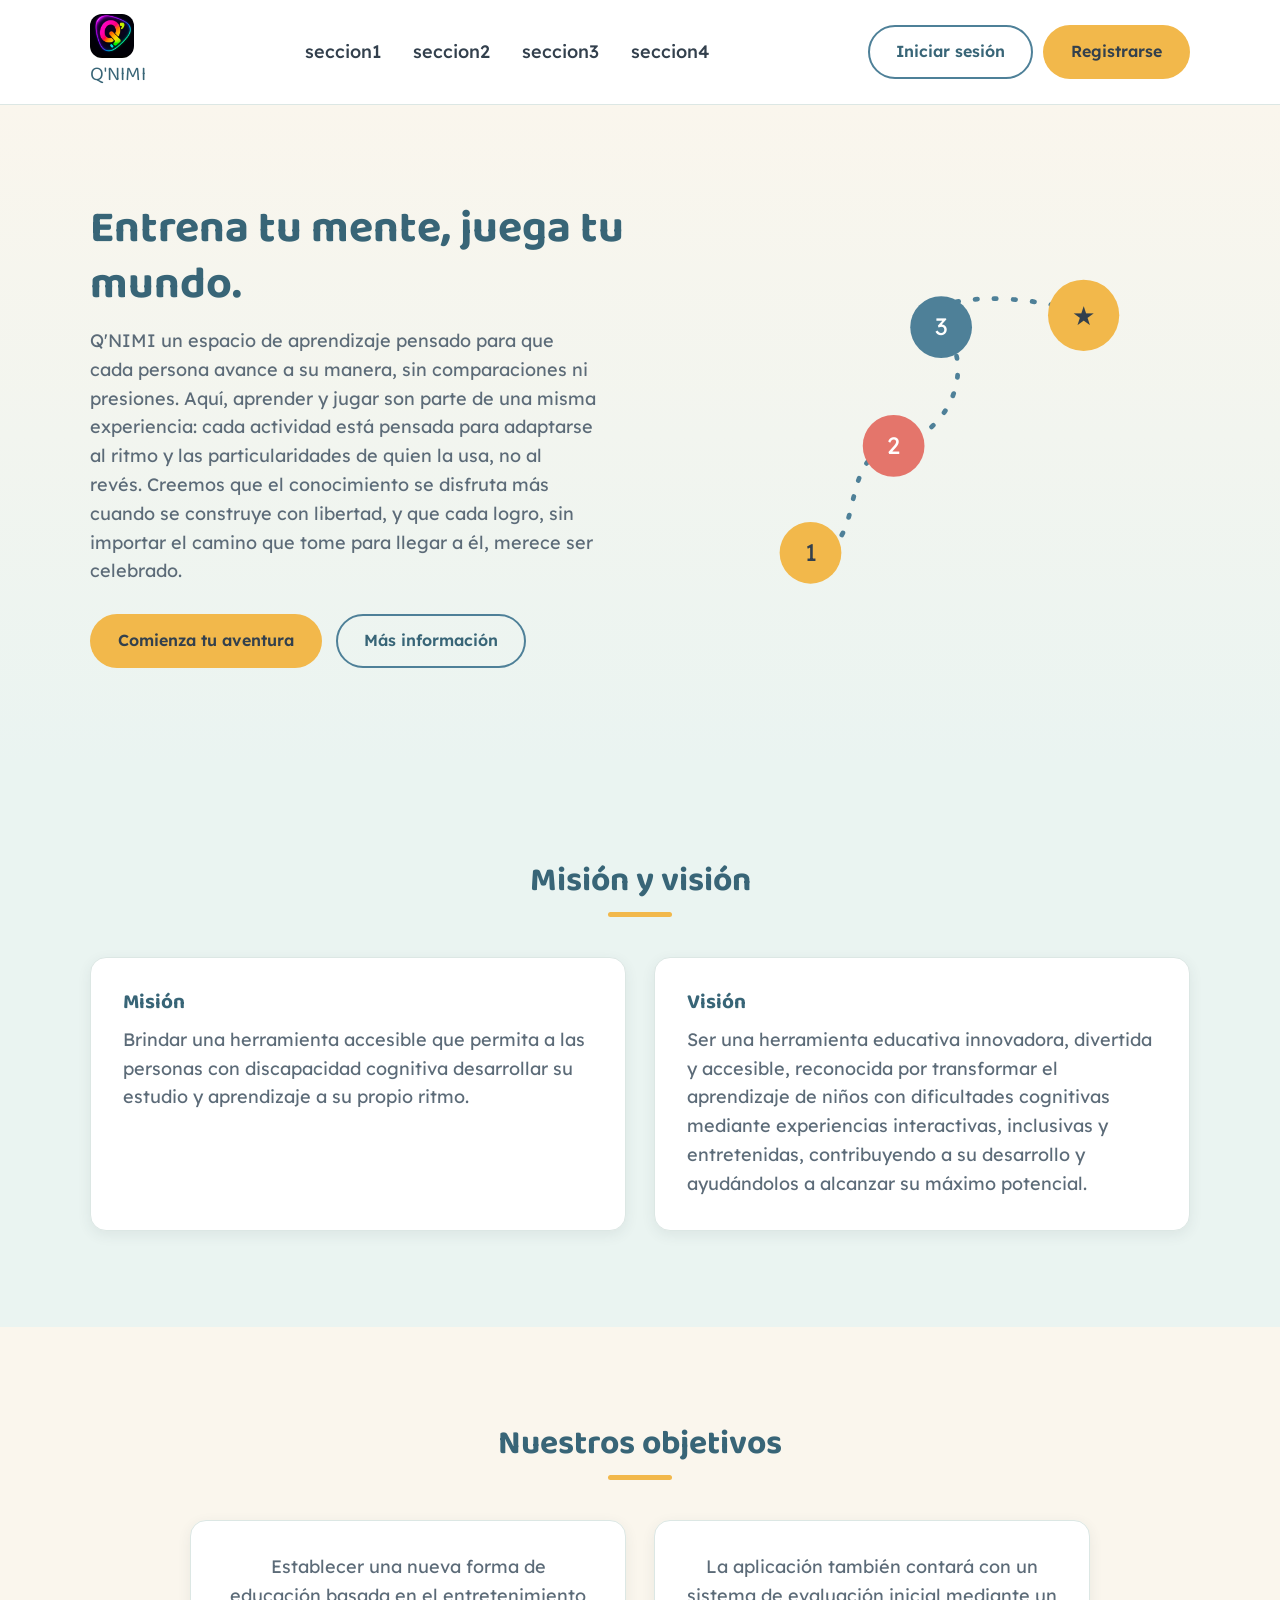
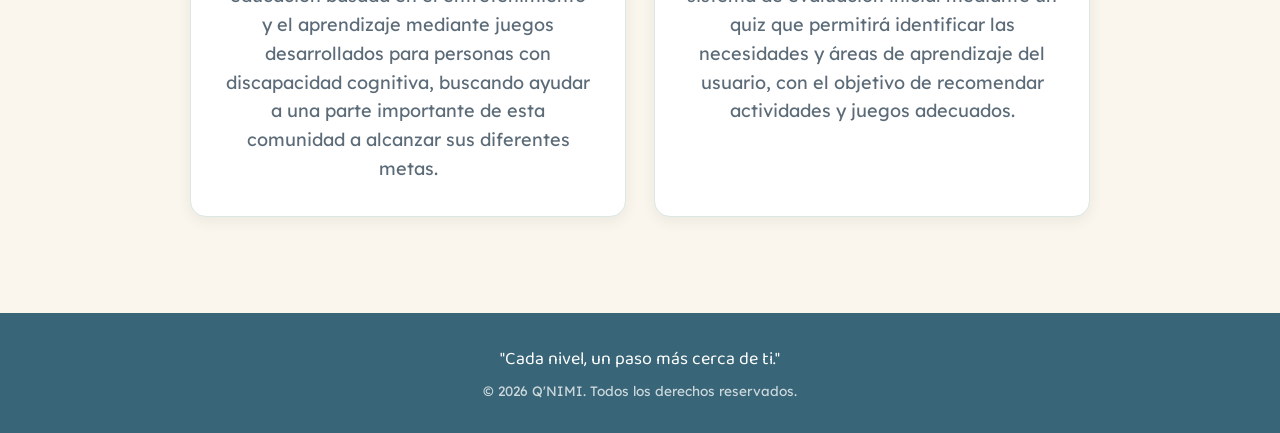
==== commit e531e0c8: "Se agrego el eslogan y descripcion a inicio del index.html, incluido la vinculacion con la vista de " ====
--- a/index.html
+++ b/index.html
@@ -35,8 +35,10 @@
 
             <!-- Marca: logo + nombre del proyecto -->
             <div class="navbar__marca">
-                <img src="Frontend/assets/Logo.jpeg" alt="Logotipo del proyecto QNIMI" class="navbar__logo">
-                <span class="navbar__nombre">Q'NIMI</span>
+                <a href="./index.html">
+                    <img src="Frontend/assets/Logo.jpeg" alt="Logotipo del proyecto QNIMI" class="navbar__logo">
+                    <span class="navbar__nombre">Q'NIMI</span>
+                </a>
             </div>
 
             <!-- Enlaces internos: cada uno apunta a una sección diferente del sitio web -->
@@ -59,25 +61,23 @@
     </header>
 
     <!-- Contenido principal de la pagina -->
-    <main>
+    <main class="contenido-principal">
         <section class="hero">
             <div class="contenedor hero__grid">
 
                 <div class="hero__contenido">
                     <!-- Titulo principal aun no definido, se piensa poner aqui el eslogan del juego -->
-                    <h1 class="hero__titulo">Lorem ipsum dolor sit amet consectetur.</h1>
+                    <h1 class="hero__titulo">Entrena tu mente, juega tu mundo.</h1>
 
                     <!-- Texto introductorio corto, también de relleno mientras se define el contenido definitivo del proyecto -->
                     <p class="hero__texto">
-                        Lorem ipsum dolor sit amet, consectetur adipiscing elit. Sed do
-                        eiusmod tempor incididunt ut labore et dolore magna aliqua, un
-                        espacio pensado para acompañar a cada niño a su propio ritmo.
+                        Q'NIMI un espacio de aprendizaje pensado para que cada persona avance a su manera, sin comparaciones ni presiones. Aquí, aprender y jugar son parte de una misma experiencia: cada actividad está pensada para adaptarse al ritmo y las particularidades de quien la usa, no al revés. Creemos que el conocimiento se disfruta más cuando se construye con libertad, y que cada logro, sin importar el camino que tome para llegar a él, merece ser celebrado.
                     </p>
 
                     <!-- Botón principal: simula el acceso directo a jugar. Por ahorano lleva a ninguna vista real,pero su texto deja 
                      claro que al presionarlo se entra al juego  -->
                     <div class="hero__cta">
-                        <a href="#" class="boton boton--primario">Comienza tu aventura</a>
+                        <a href="Frontend/views/mapa_niveles.html" class="boton boton--primario">Comienza tu aventura</a>
                         <a href="#objetivos" class="boton boton--secundario">Más información</a>
                     </div>
                 </div>
@@ -170,9 +170,9 @@
 
                     <article class="tarjeta objetivos__tarjeta">
                         <p class="tarjeta__texto">
-                            La aplicación también contará con un sistema de evaluación inicial mediante un quiz que
-                            permitirá identificar las necesidades y áreas de aprendizaje del usuario, con el objetivo de
-                            recomendar actividades y juegos adecuados.
+                                La aplicación también contará con un sistema de evaluación inicial mediante un quiz que
+                                permitirá identificar las necesidades y áreas de aprendizaje del usuario, con el objetivo de
+                                recomendar actividades y juegos adecuados.
                         </p>
                     </article>
                 </div>
--- a/Frontend/views/css/styles.css
+++ b/Frontend/views/css/styles.css
@@ -664,6 +664,23 @@
 .tarjeta__texto {
     color: var(--color-text-soft);
 }
+/* --------------------------------------------------------------------------
+   OBJETIVOS EN GRID
+   Reemplaza el bloque de un solo párrafo por varias tarjetas que se
+   acomodan solas según el espacio disponible (auto-fit), quedando
+   responsive sin necesidad de media queries adicionales.
+   -------------------------------------------------------------------------- */
+.objetivos__grid {
+    display: grid;
+    grid-template-columns: repeat(auto-fit, minmax(260px, 1fr));
+    gap: 28px;
+    max-width: 900px;
+    margin-inline: auto;
+}
+
+.objetivos__tarjeta .tarjeta__texto {
+    text-align: center;
+}
 
 /* Objetivos: un único bloque de texto centrado, en tarjeta,
    en lugar de varias tarjetas separadas */
@@ -740,4 +757,80 @@
     .face-panel__acciones .boton {
         flex-basis: 100%;
     }
+}
+
+/* --------------------------------------------------------------------------
+   PANTALLA DE CARGA / INICIO
+   Cubre toda la ventana con el logo y el nombre de la app mientras
+   el index termina de cargar; luego se desvanece con una transición.
+   -------------------------------------------------------------------------- */
+.pantalla-carga {
+    position: fixed;
+    inset: 0;
+    z-index: 999;
+    display: flex;
+    align-items: center;
+    justify-content: center;
+    background-color: var(--color-bg);
+    transition: opacity 0.6s ease, visibility 0.6s ease;
+}
+
+.pantalla-carga--oculta {
+    opacity: 0;
+    visibility: hidden;
+    pointer-events: none;
+}
+
+.pantalla-carga__contenido {
+    display: flex;
+    flex-direction: column;
+    align-items: center;
+    text-align: center;
+    gap: 12px;
+    padding: 24px;
+}
+
+.pantalla-carga__logo {
+    width: clamp(72px, 18vw, 120px);
+    height: clamp(72px, 18vw, 120px);
+    border-radius: 20px;
+    object-fit: cover;
+    animation: pantalla-carga-latido 1.6s ease-in-out infinite;
+}
+
+.pantalla-carga__nombre {
+    font-family: var(--fuente-titulos);
+    color: var(--color-primary-dark);
+    font-size: clamp(1.6rem, 5vw, 2.2rem);
+    animation: pantalla-carga-latido2 1.6s ease-in-out infinite;
+}
+
+/* min-height reserva el espacio del eslogan aunque esté vacío,
+   así el logo y el nombre no "saltan" de posición si luego se añade texto */
+.pantalla-carga__eslogan {
+    font-family: var(--fuente-titulos);
+    color: var(--color-accent);
+    font-size: clamp(0.95rem, 2.6vw, 1.1rem);
+    min-height: 1.4em;
+}
+
+@keyframes pantalla-carga-latido {
+    0%, 100% { transform: scale(1); }
+    50% { transform: scale(1.30); }
+}
+@keyframes pantalla-carga-latido2 {
+    0%, 100% { transform: scale(1); }
+    50% { transform: scale(1.05); }
+}
+
+/* Respetamos otra vez la preferencia de movimiento reducido */
+@media (prefers-reduced-motion: reduce) {
+    .pantalla-carga__logo {
+        animation: none;
+    }
+}
+
+/* Evita el scroll de fondo mientras la pantalla de carga está activa */
+body.pantalla-carga-activa {
+    overflow: hidden;
 }
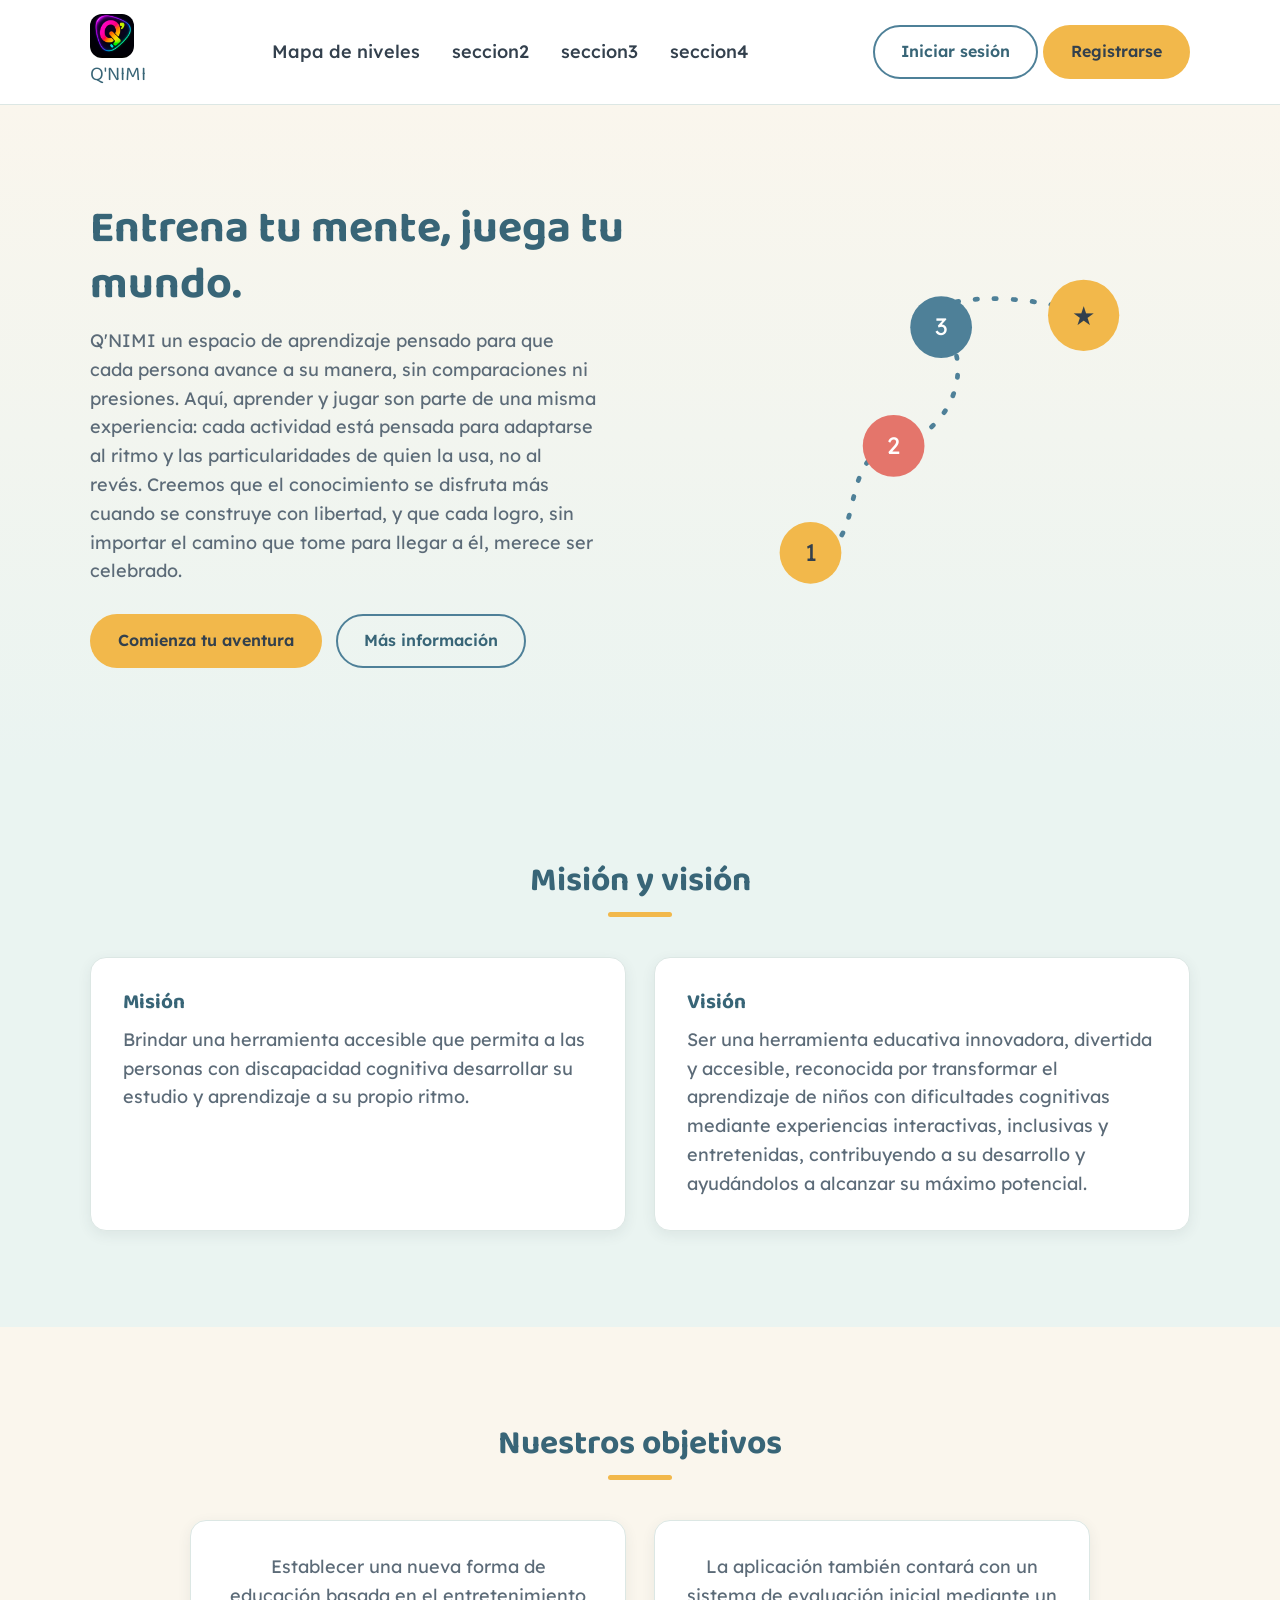
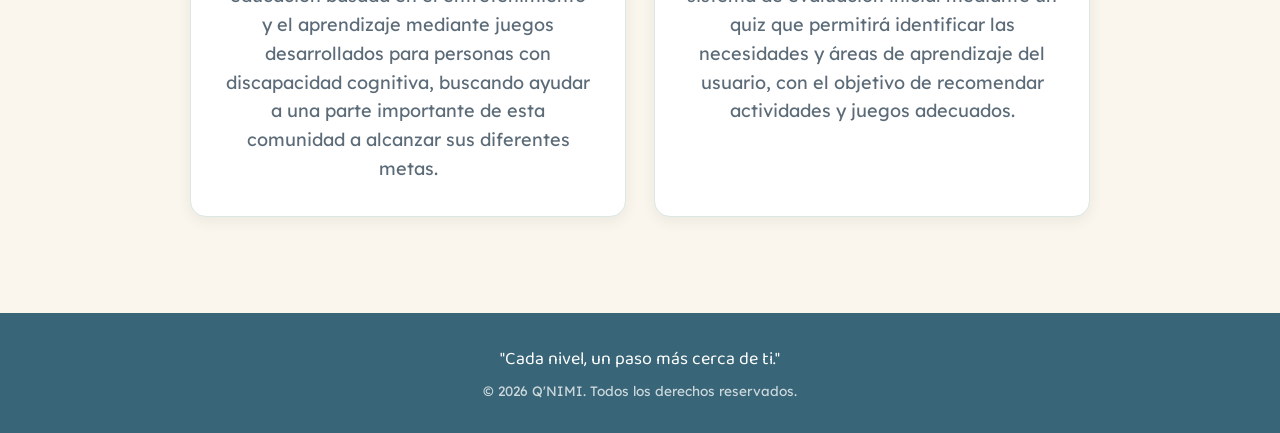
==== commit 0eb8f2af: "se añadio navbar dinamica y actualizacion de readme y gitignore" ====
--- a/index.html
+++ b/index.html
@@ -44,7 +44,7 @@
             <!-- Enlaces internos: cada uno apunta a una sección diferente del sitio web -->
             <nav aria-label="Navegación principal">
                 <ul class="navbar__enlaces">
-                    <li><a href="#">seccion1</a></li>
+                    <li><a href="./Frontend/views/mapa_niveles.html"> Mapa de niveles</a></li>
                     <li><a href="#">seccion2</a></li>
                     <li><a href="#">seccion3</a></li>
                     <li><a href="#">seccion4</a></li>
@@ -53,8 +53,17 @@
 
             <!-- Accesos de sesión: por ahora son botones estáticos (sin backend conectado) -->
             <div class="navbar__acciones">
-                <a href="#" class="boton boton--secundario" data-auth-open="login">Iniciar sesión</a>
-                <a href="#" class="boton boton--primario" data-auth-open="register">Registrarse</a>
+                <!-- Se muestra cuando NO hay sesión iniciada -->
+                <div data-navbar-invitado>
+                    <a href="#" class="boton boton--secundario" data-auth-open="login">Iniciar sesión</a>
+                    <a href="#" class="boton boton--primario" data-auth-open="register">Registrarse</a>
+                </div>
+
+                <!-- Se muestra cuando SÍ hay sesión iniciada; oculto por defecto -->
+                <div data-navbar-sesion hidden>
+                    <span class="navbar__saludo">Hola, <strong data-navbar-nombre></strong></span>
+                    <button type="button" class="boton boton--secundario" data-logout>Cerrar sesión</button>
+                </div>
             </div>
 
         </div>
@@ -71,13 +80,18 @@
 
                     <!-- Texto introductorio corto, también de relleno mientras se define el contenido definitivo del proyecto -->
                     <p class="hero__texto">
-                        Q'NIMI un espacio de aprendizaje pensado para que cada persona avance a su manera, sin comparaciones ni presiones. Aquí, aprender y jugar son parte de una misma experiencia: cada actividad está pensada para adaptarse al ritmo y las particularidades de quien la usa, no al revés. Creemos que el conocimiento se disfruta más cuando se construye con libertad, y que cada logro, sin importar el camino que tome para llegar a él, merece ser celebrado.
+                        Q'NIMI un espacio de aprendizaje pensado para que cada persona avance a su manera, sin
+                        comparaciones ni presiones. Aquí, aprender y jugar son parte de una misma experiencia: cada
+                        actividad está pensada para adaptarse al ritmo y las particularidades de quien la usa, no al
+                        revés. Creemos que el conocimiento se disfruta más cuando se construye con libertad, y que cada
+                        logro, sin importar el camino que tome para llegar a él, merece ser celebrado.
                     </p>
 
                     <!-- Botón principal: simula el acceso directo a jugar. Por ahorano lleva a ninguna vista real,pero su texto deja 
                      claro que al presionarlo se entra al juego  -->
                     <div class="hero__cta">
-                        <a href="Frontend/views/mapa_niveles.html" class="boton boton--primario">Comienza tu aventura</a>
+                        <a href="Frontend/views/cuestionario_inicial.html" class="boton boton--primario">Comienza tu
+                            aventura</a>
                         <a href="#objetivos" class="boton boton--secundario">Más información</a>
                     </div>
                 </div>
@@ -170,9 +184,9 @@
 
                     <article class="tarjeta objetivos__tarjeta">
                         <p class="tarjeta__texto">
-                                La aplicación también contará con un sistema de evaluación inicial mediante un quiz que
-                                permitirá identificar las necesidades y áreas de aprendizaje del usuario, con el objetivo de
-                                recomendar actividades y juegos adecuados.
+                            La aplicación también contará con un sistema de evaluación inicial mediante un quiz que
+                            permitirá identificar las necesidades y áreas de aprendizaje del usuario, con el objetivo de
+                            recomendar actividades y juegos adecuados.
                         </p>
                     </article>
                 </div>
--- a/Frontend/views/css/styles.css
+++ b/Frontend/views/css/styles.css
@@ -62,6 +62,7 @@
 html {
     scroll-behavior: smooth;
     /* desplazamiento suave al usar los enlaces del menú */
+    height: 100%;
 }
 
 /* Respetamos si el usuario tiene activada la preferencia de "reducir movimiento",
@@ -84,7 +85,15 @@
     color: var(--color-text);
     line-height: 1.6;
     font-size: 18px;
+    display: flex;
+    flex-direction: column;
+    min-height: 100dvh;
     /* tamaño base más grande de lo habitual, mejora la lectura */
+}
+
+
+.contenido-principal {
+    flex: 1;
 }
 
 h1,
@@ -833,4 +842,413 @@
 /* Evita el scroll de fondo mientras la pantalla de carga está activa */
 body.pantalla-carga-activa {
     overflow: hidden;
+}
+/* --------------------------------------------------------------------------
+   SELECCIÓN DE NIVELES
+   Grid de cajas (una por nivel) que se acomodan solas según el espacio
+   disponible: de lado a lado en pantallas grandes, y en columna
+   en pantallas pequeñas, sin necesidad de media queries adicionales.
+   -------------------------------------------------------------------------- */
+.niveles__grid {
+    display: grid;
+    grid-template-columns: repeat(auto-fit, minmax(240px, 1fr));
+    gap: 28px;
+}
+
+.nivel-tarjeta {
+    display: flex;
+    flex-direction: column;
+    align-items: flex-start;
+    gap: 10px;
+    width: 100%;
+    text-align: left;
+    background-color: var(--color-bg-card);
+    border: 1px solid var(--color-border);
+    border-radius: var(--radio-suave);
+    box-shadow: var(--sombra-suave);
+    padding: 28px;
+    cursor: pointer;
+    font-family: var(--fuente-texto);
+    transition: transform 0.15s ease, border-color 0.2s ease;
+}
+
+.nivel-tarjeta:hover,
+.nivel-tarjeta:focus-visible {
+    transform: translateY(-4px);
+    border-color: var(--color-primary);
+}
+
+.nivel-tarjeta__numero {
+    display: inline-block;
+    padding: 6px 16px;
+    border-radius: var(--radio-boton);
+    background-color: var(--color-secondary);
+    color: var(--color-text);
+    font-family: var(--fuente-titulos);
+    font-size: 0.85rem;
+    font-weight: 600;
+}
+
+.nivel-tarjeta__titulo {
+    font-size: 1.25rem;
+    color: var(--color-primary-dark);
+}
+
+.nivel-tarjeta__descripcion {
+    color: var(--color-text-soft);
+    font-size: 0.95rem;
+}
+
+.nivel-tarjeta__imagen {
+    width: 100%;
+    aspect-ratio: 4 / 3;
+    border-radius: 12px;
+    overflow: hidden;
+    margin-bottom: 4px;
+    background-color: var(--color-bg-alt);
+}
+
+.nivel-tarjeta__imagen img {
+    width: 100%;
+    height: 100%;
+    object-fit: cover;
+}
+/* ==========================================================================
+   EVALUACIÓN INTERACTIVA - Q'NIMI
+   Experiencia guiada por la mascota "Nimi", pensada para niños con
+   discapacidad cognitiva leve: pocos elementos por pantalla, refuerzo
+   positivo constante, avance automático y animaciones suaves.
+   ========================================================================== */
+
+.experiencia {
+    display: flex;
+    justify-content: center;
+    padding: var(--espacio-seccion) 20px;
+    min-height: 80vh;
+}
+
+.pantalla-experiencia {
+    width: min(560px, 100%);
+    display: flex;
+    flex-direction: column;
+    align-items: center;
+    text-align: center;
+    gap: 18px;
+    animation: aparecer 0.5s ease;
+}
+
+.boton--grande {
+    font-size: 1.15rem;
+    padding: 16px 40px;
+}
+
+/* --------------------------------------------------------------------------
+   MASCOTA "NIMI"
+   -------------------------------------------------------------------------- */
+.mascota__svg {
+    width: 140px;
+    height: 140px;
+}
+
+.mascota--idle .mascota__svg {
+    animation: mascota-respirar 3s ease-in-out infinite;
+}
+
+.mascota__mejilla {
+    opacity: 0;
+    transition: opacity 0.3s ease;
+}
+
+.mascota__boca--feliz {
+    display: none;
+}
+
+.mascota--feliz .mascota__boca--normal {
+    display: none;
+}
+
+.mascota--feliz .mascota__boca--feliz {
+    display: block;
+}
+
+.mascota--feliz .mascota__mejilla {
+    opacity: 1;
+}
+
+.mascota--rebote .mascota__svg {
+    animation: mascota-rebote 0.6s ease;
+}
+
+@keyframes mascota-respirar {
+    0%, 100% { transform: translateY(0) scale(1); }
+    50% { transform: translateY(-6px) scale(1.02); }
+}
+
+@keyframes mascota-rebote {
+    0%   { transform: translateY(0) scale(1); }
+    30%  { transform: translateY(-22px) scale(1.08); }
+    55%  { transform: translateY(0) scale(0.96); }
+    75%  { transform: translateY(-8px) scale(1.03); }
+    100% { transform: translateY(0) scale(1); }
+}
+
+/* --------------------------------------------------------------------------
+   GLOBO DE DIÁLOGO
+   -------------------------------------------------------------------------- */
+.globo-dialogo {
+    position: relative;
+    max-width: 420px;
+    background-color: var(--color-bg-card);
+    border: 2px solid var(--color-border);
+    border-radius: var(--radio-suave);
+    padding: 14px 22px;
+    font-family: var(--fuente-titulos);
+    font-size: 1.1rem;
+    color: var(--color-primary-dark);
+    box-shadow: var(--sombra-suave);
+}
+
+.globo-dialogo::before {
+    content: "";
+    position: absolute;
+    top: -10px;
+    left: 50%;
+    transform: translateX(-50%);
+    border-width: 0 10px 10px 10px;
+    border-style: solid;
+    border-color: transparent transparent var(--color-bg-card) transparent;
+}
+
+/* --------------------------------------------------------------------------
+   CAMINO DE PROGRESO
+   -------------------------------------------------------------------------- */
+.camino-progreso {
+    display: flex;
+    align-items: center;
+    justify-content: center;
+    margin-bottom: 4px;
+}
+
+.nodo-progreso {
+    position: relative;
+    width: 42px;
+    height: 42px;
+    border-radius: 50%;
+    background-color: var(--color-bg-card);
+    border: 3px solid var(--color-border);
+    display: flex;
+    align-items: center;
+    justify-content: center;
+    font-family: var(--fuente-titulos);
+    font-size: 0.95rem;
+    color: var(--color-text-soft);
+    z-index: 1;
+    transition: border-color 0.3s ease, background-color 0.3s ease, transform 0.3s ease;
+}
+
+.nodo-progreso:not(:first-child)::before {
+    content: "";
+    position: absolute;
+    right: 100%;
+    top: 50%;
+    transform: translateY(-50%);
+    width: 26px;
+    height: 4px;
+    background-color: var(--color-border);
+    transition: background-color 0.3s ease;
+}
+
+.nodo-progreso--activo {
+    border-color: var(--color-primary);
+    animation: pulso-nodo 1.6s ease-in-out infinite;
+}
+
+.nodo-progreso--completado {
+    border-color: var(--color-secondary);
+    background-color: var(--color-secondary);
+    color: var(--color-text);
+}
+
+.nodo-progreso--completado:not(:first-child)::before {
+    background-color: var(--color-secondary);
+}
+
+@keyframes pulso-nodo {
+    0%, 100% { box-shadow: 0 0 0 4px rgba(78, 128, 152, 0.15); }
+    50%      { box-shadow: 0 0 0 9px rgba(78, 128, 152, 0.04); }
+}
+
+/* --------------------------------------------------------------------------
+   TARJETA DE PREGUNTA
+   -------------------------------------------------------------------------- */
+.tarjeta-pregunta {
+    width: 100%;
+    background-color: var(--color-bg-card);
+    border: 1px solid var(--color-border);
+    border-radius: var(--radio-suave);
+    box-shadow: var(--sombra-suave);
+    padding: 32px 26px;
+    animation: aparecer 0.4s ease;
+}
+
+.tarjeta-pregunta.saliendo {
+    animation: desaparecer 0.25s ease forwards;
+}
+
+@keyframes aparecer {
+    from { opacity: 0; transform: translateY(16px); }
+    to   { opacity: 1; transform: translateY(0); }
+}
+
+@keyframes desaparecer {
+    to { opacity: 0; transform: translateY(-16px); }
+}
+
+.pregunta-texto {
+    font-family: var(--fuente-titulos);
+    font-size: 1.3rem;
+    color: var(--color-primary-dark);
+    margin-bottom: 22px;
+}
+
+.opciones-grid {
+    display: grid;
+    grid-template-columns: repeat(2, 1fr);
+    gap: 14px;
+}
+
+@media (max-width: 480px) {
+    .opciones-grid {
+        grid-template-columns: 1fr;
+    }
+}
+
+.opcion-boton {
+    display: flex;
+    align-items: center;
+    gap: 12px;
+    padding: 16px 18px;
+    border: 3px solid var(--color-border);
+    border-radius: 18px;
+    background-color: var(--color-bg);
+    font: inherit;
+    font-size: 1.05rem;
+    font-weight: 600;
+    color: var(--color-text);
+    cursor: pointer;
+    transition: transform 0.15s ease, border-color 0.2s ease, background-color 0.2s ease;
+}
+
+.opcion-boton:hover,
+.opcion-boton:focus-visible {
+    border-color: var(--color-primary);
+    transform: translateY(-3px);
+}
+
+.opcion-boton.seleccionada {
+    border-color: var(--color-secondary);
+    background-color: var(--color-secondary);
+    animation: opcion-elegida 0.4s ease;
+}
+
+@keyframes opcion-elegida {
+    0%   { transform: scale(1); }
+    40%  { transform: scale(1.05); }
+    100% { transform: scale(1); }
+}
+
+.opcion-boton__letra {
+    flex-shrink: 0;
+    width: 34px;
+    height: 34px;
+    border-radius: 50%;
+    background-color: var(--color-bg-alt);
+    display: flex;
+    align-items: center;
+    justify-content: center;
+    font-family: var(--fuente-titulos);
+    color: var(--color-primary-dark);
+}
+
+.opcion-boton.seleccionada .opcion-boton__letra {
+    background-color: var(--color-bg-card);
+}
+
+/* --------------------------------------------------------------------------
+   PANTALLA DE RESULTADO
+   -------------------------------------------------------------------------- */
+.resultado-titulo {
+    font-size: 1.8rem;
+}
+
+.estrellas-resultado {
+    display: flex;
+    gap: 8px;
+    font-size: 2rem;
+    color: var(--color-border);
+}
+
+.estrellas-resultado span {
+    transition: color 0.3s ease, transform 0.3s ease;
+}
+
+.estrellas-resultado span.lograda {
+    color: var(--color-secondary);
+    animation: estrella-pop 0.5s ease;
+}
+
+@keyframes estrella-pop {
+    0%   { transform: scale(0) rotate(-20deg); }
+    60%  { transform: scale(1.3) rotate(10deg); }
+    100% { transform: scale(1) rotate(0deg); }
+}
+
+.resultado-tarjeta {
+    width: 100%;
+}
+
+.resultado-nivel {
+    font-family: var(--fuente-titulos);
+    font-size: 1.4rem;
+    color: var(--color-primary-dark);
+    margin-bottom: 6px;
+}
+
+.resultado-texto {
+    color: var(--color-text-soft);
+}
+
+/* --------------------------------------------------------------------------
+   CONFETI
+   -------------------------------------------------------------------------- */
+.confeti-contenedor {
+    position: fixed;
+    inset: 0;
+    pointer-events: none;
+    overflow: hidden;
+    z-index: 300;
+}
+
+.confeti-pieza {
+    position: absolute;
+    top: -20px;
+    width: 10px;
+    height: 14px;
+    border-radius: 3px;
+    animation: confeti-caer linear forwards;
+}
+
+@keyframes confeti-caer {
+    to {
+        transform: translateY(110vh) rotate(540deg);
+        opacity: 0.2;
+    }
+}
+
+/* Movimiento reducido: quitamos el latido, el pulso y el confeti,
+   la regla global ya achica las duraciones, aquí ocultamos el confeti entero */
+@media (prefers-reduced-motion: reduce) {
+    .confeti-contenedor {
+        display: none;
+    }
 }
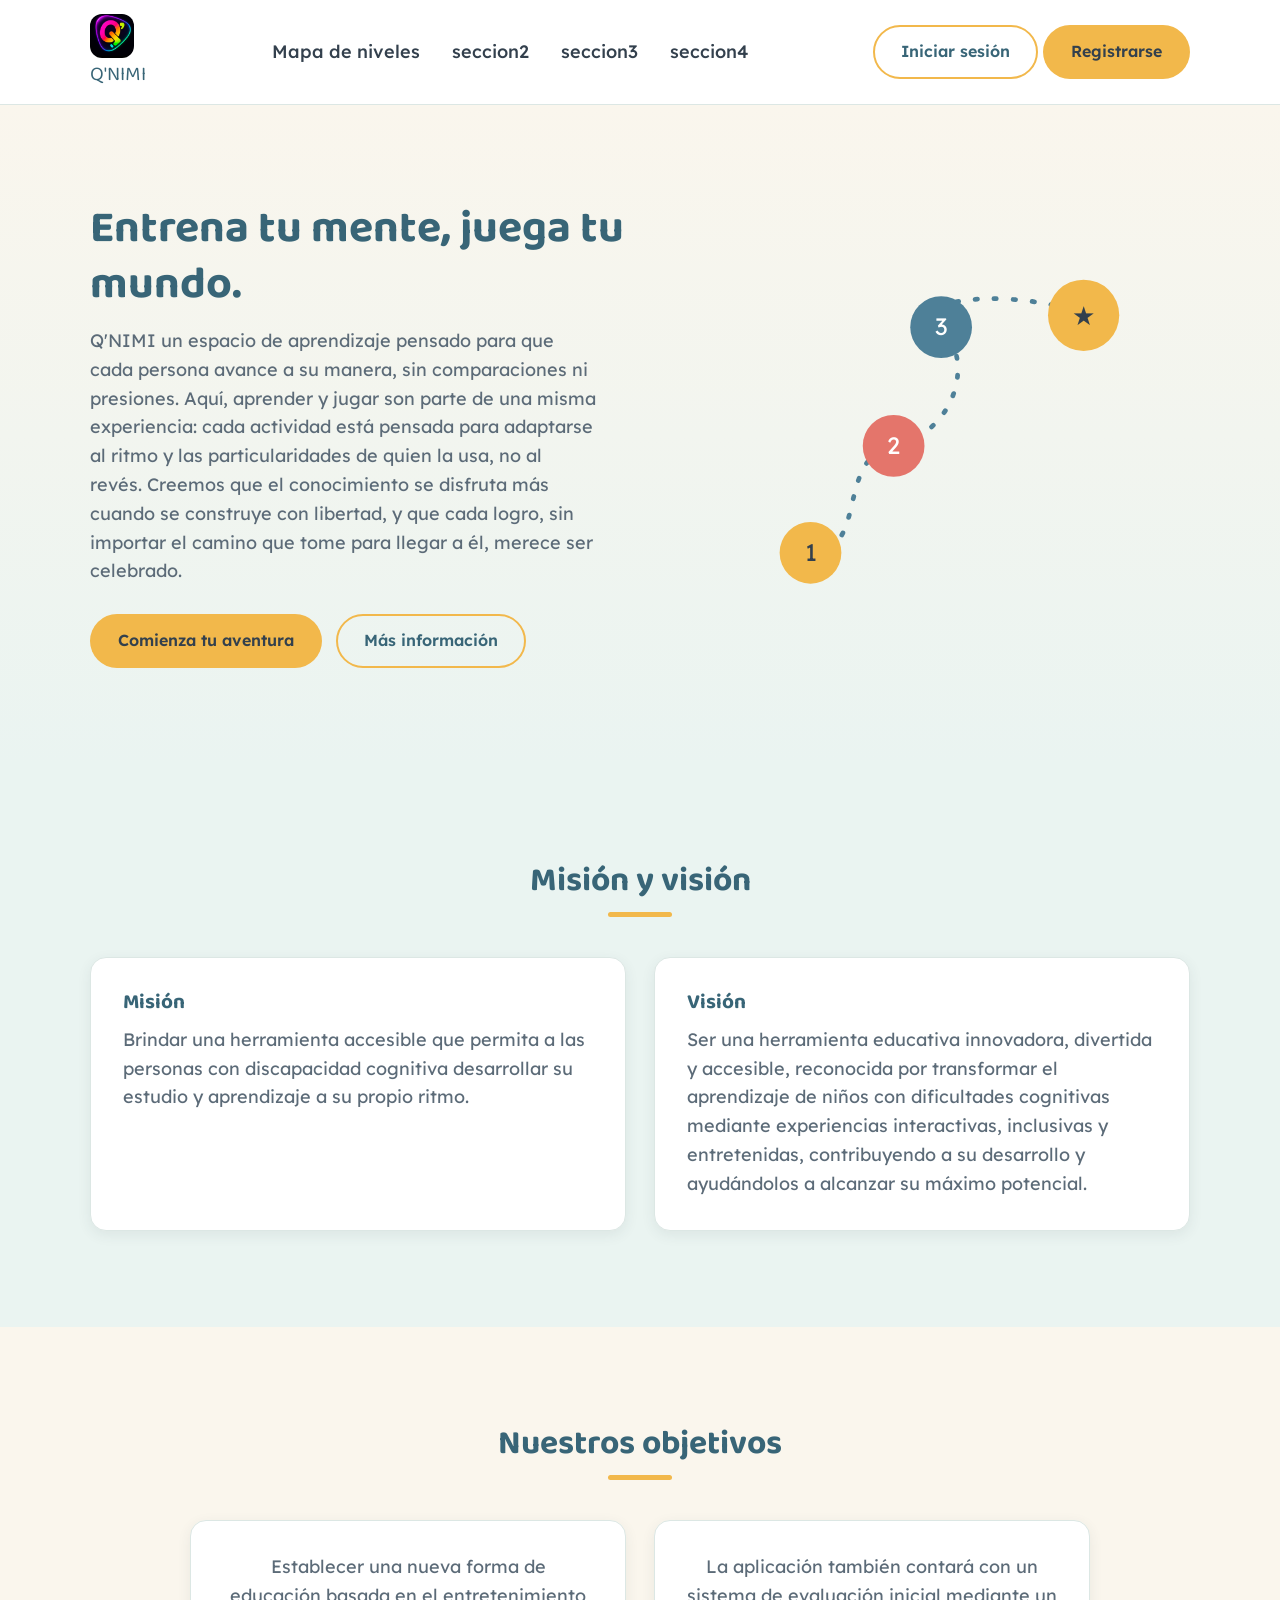
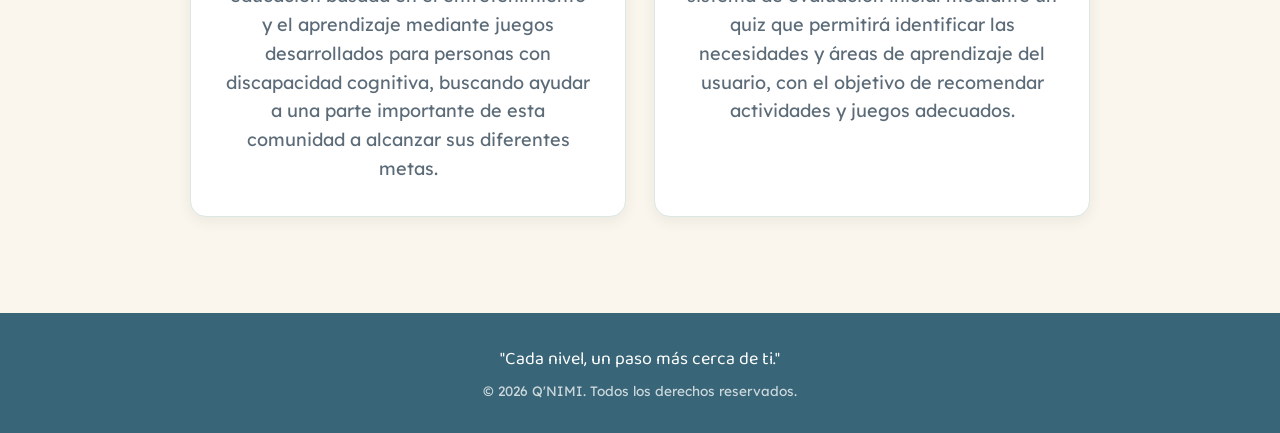
==== commit e2cd7ffe: "Se corrigio el formulario del navbar y se añadieron mejoras" ====
--- a/index.html
+++ b/index.html
@@ -231,6 +231,63 @@
                 <p class="auth-panel__eyebrow">Un espacio para crecer</p>
                 <h2 class="auth-panel__titulo" id="registerTitle">Registrarse</h2>
                 <p class="auth-panel__texto">Crea una cuenta para guardar cada logro.</p>
+
+                <div class="role-picker" aria-label="Selecciona quién responde el formulario">
+                    <p class="role-picker__label">¿Quién va a responder este formulario?</p>
+                    <div class="role-picker__options">
+                        <button type="button" class="boton boton--secundario role-picker__button" data-role-select="adulto" onclick="selectRegisterRole('adulto')">
+                            👨 Acudiente / Adulto
+                        </button>
+                        <button type="button" class="boton boton--secundario role-picker__button" data-role-select="estudiante" onclick="selectRegisterRole('estudiante')">
+                            🎒 Estudiante
+                        </button>
+                    </div>
+                    <p class="role-picker__selected" data-role-selected>Selecciona una opción para continuar.</p>
+                </div>
+
+                <div class="auth-divider"><span>o</span></div>
+                <button class="boton boton--facial" type="button" data-face-start-register>Registrarse con reconocimiento facial</button>
+                <p class="auth-switch">¿Ya tienes cuenta? <button type="button" data-auth-switch="login">Iniciar sesión</button></p>
+            </div>
+
+            <!-- Panel de preguntas; JavaScript lo muestra después de crear la cuenta. -->
+            <div class="questions-panel" data-questions-panel hidden>
+                <div class="questions-panel__header">
+                    <h2 class="auth-panel__titulo">Conoce tus preferencias</h2>
+                    <p class="auth-panel__texto" data-role-banner>Contesta estas preguntas rápidas para personalizar tu experiencia.</p>
+                </div>
+
+                <div class="questions-container" data-questions-container></div>
+
+                <div class="questions-panel__progress">
+                    <div class="progress-bar">
+                        <div class="progress-bar__fill" data-progress-fill></div>
+                    </div>
+                    <p class="progress-text"><span data-current-question>1</span> de <span data-total-questions>1</span></p>
+                </div>
+
+                <div class="questions-panel__actions">
+                    <button class="boton boton--secundario" type="button" data-questions-skip>Saltar</button>
+                    <button class="boton boton--primario" type="button" data-questions-next>Siguiente</button>
+                </div>
+            </div>
+
+            <!-- Panel de camara; JavaScript lo muestra al elegir reconocimiento facial. -->
+            <div class="face-panel" data-face-panel hidden>
+                <h2 class="auth-panel__titulo">Reconocimiento facial</h2>
+                <p class="auth-panel__texto" data-face-status>Permite el acceso a tu cámara para continuar.</p>
+                <video class="face-panel__video" data-face-video autoplay muted playsinline></video>
+                <div class="face-panel__acciones">
+                    <button class="boton boton--primario" type="button" data-face-scan>Reconocer rostro</button>
+                    <button class="boton boton--secundario" type="button" data-face-cancel>Volver</button>
+                </div>
+            </div>
+
+            <div class="auth-panel" data-register-final-panel hidden>
+                <p class="auth-panel__eyebrow">Paso final</p>
+                <h2 class="auth-panel__titulo">Crea tu cuenta</h2>
+                <p class="auth-panel__texto">Completa estos datos para terminar el registro.</p>
+
                 <form class="auth-form" id="registerForm">
                     <label for="registerUser">Usuario</label>
                     <input id="registerUser" name="usuario" type="text" autocomplete="username"
@@ -241,113 +298,8 @@
                     <label for="registerPassword">Contraseña</label>
                     <input id="registerPassword" name="contraseña" type="password" autocomplete="new-password"
                         placeholder="Crea una contraseña" required>
-                    <button class="boton boton--primario auth-form__submit" type="submit" data-create-account>Crear
-                        cuenta</button>
+                    <button class="boton boton--primario auth-form__submit" type="submit" data-create-account>Crear cuenta</button>
                 </form>
-                <div class="auth-divider"><span>o</span></div>
-                <button class="boton boton--facial" type="button" data-face-start-register>Registrarse con
-                    reconocimiento facial</button>
-                <p class="auth-switch">¿Ya tienes cuenta? <button type="button" data-auth-switch="login">Iniciar
-                        sesión</button></p>
-            </div>
-
-            <!-- Panel de preguntas; JavaScript lo muestra después de crear la cuenta. -->
-            <div class="questions-panel" data-questions-panel hidden>
-                <div class="questions-panel__header">
-                    <h2 class="auth-panel__titulo">Conoce tus preferencias</h2>
-                    <p class="auth-panel__texto">Contesta estas preguntas rápidas para personalizar tu experiencia.</p>
-                </div>
-
-                <div class="questions-container">
-                    <!-- Pregunta 1: Edad -->
-                    <div class="question" data-question="1">
-                        <div class="question__content">
-                            <p class="question__text">1. ¿Qué edad tienes?</p>
-                            <div class="question__options">
-                                <button class="question__option" data-option="5-7">5 a 7 años</button>
-                                <button class="question__option" data-option="8-10">8 a 10 años</button>
-                                <button class="question__option" data-option="11-13">11 a 13 años</button>
-                                <button class="question__option" data-option="14+">14 años o más</button>
-                            </div>
-                        </div>
-                    </div>
-
-                    <!-- Pregunta 2: Frecuencia de uso de dispositivos -->
-                    <div class="question" data-question="2">
-                        <div class="question__content">
-                            <p class="question__text">2. ¿Con qué frecuencia utilizas dispositivos como celular o
-                                computador?</p>
-                            <div class="question__options">
-                                <button class="question__option" data-option="never">Nunca</button>
-                                <button class="question__option" data-option="sometimes">Algunas veces</button>
-                                <button class="question__option" data-option="often">Casi siempre</button>
-                                <button class="question__option" data-option="always">Todo el tiempo</button>
-                            </div>
-                        </div>
-                    </div>
-
-                    <!-- Pregunta 3: Forma de aprender -->
-                    <div class="question" data-question="3">
-                        <div class="question__content">
-                            <p class="question__text">3. ¿De qué manera prefieres aprender?</p>
-                            <div class="question__options">
-                                <button class="question__option" data-option="images">Viendo imágenes</button>
-                                <button class="question__option" data-option="listening">Escuchando</button>
-                                <button class="question__option" data-option="reading">Leyendo</button>
-                                <button class="question__option" data-option="activities">Con actividades</button>
-                                <button class="question__option" data-option="playing">Jugando</button>
-                            </div>
-                        </div>
-                    </div>
-
-                    <!-- Pregunta 4: Tipo de actividades preferidas -->
-                    <div class="question" data-question="4">
-                        <div class="question__content">
-                            <p class="question__text">4. ¿Qué tipo de actividades prefieres?</p>
-                            <div class="question__options">
-                                <button class="question__option" data-option="short">Cortas y sencillas</button>
-                                <button class="question__option" data-option="medium">Un poco largas</button>
-                                <button class="question__option" data-option="any">Cualquiera está bien</button>
-                            </div>
-                        </div>
-                    </div>
-
-                    <!-- Pregunta 5: Nueva pregunta -->
-                    <div class="question" data-question="5">
-                        <div class="question__content">
-                            <p class="question__text">5. ¿futuro?</p>
-                            <div class="question__options">
-                                <button class="question__option" data-option="short">a</button>
-                                <button class="question__option" data-option="medium">b</button>
-                                <button class="question__option" data-option="any">c</button>
-                            </div>
-                        </div>
-                    </div>
-                </div>
-
-                <div class="questions-panel__progress">
-                    <div class="progress-bar">
-                        <div class="progress-bar__fill" data-progress-fill></div>
-                    </div>
-                    <p class="progress-text"><span data-current-question>1</span> de <span data-total-questions>5</span>
-                    </p>
-                </div>
-
-                <div class="questions-panel__actions">
-                    <button class="boton boton--secundario" type="button" data-questions-skip>Saltar</button>
-                    <button class="boton boton--primario" type="button" data-questions-next>Siguiente</button>
-                </div>
-            </div>
-
-            <!-- Panel de camara; JavaScript lo muestra al elegir reconocimiento facial. -->
-            <div class="face-panel" data-face-panel hidden>
-                <h2 class="auth-panel__titulo">Reconocimiento facial</h2>
-                <p class="auth-panel__texto" data-face-status>Permite el acceso a tu cámara para continuar.</p>
-                <video class="face-panel__video" data-face-video autoplay muted playsinline></video>
-                <div class="face-panel__acciones">
-                    <button class="boton boton--primario" type="button" data-face-scan>Reconocer rostro</button>
-                    <button class="boton boton--secundario" type="button" data-face-cancel>Volver</button>
-                </div>
             </div>
         </div>
     </div>
--- a/Frontend/views/css/styles.css
+++ b/Frontend/views/css/styles.css
@@ -13,8 +13,8 @@
     --color-bg-card: #FFFFFF;
     /* blanco solo para tarjetas puntuales */
 
-    /* Colores principales de marca */
-    --color-primary: #4E8098;
+    /* Colores principales de marca y al seleccionar se cambia al color  */
+    --color-primary: #F2B84B;
     /* azul petróleo suave: confianza, calma */
     --color-primary-dark: #386577;
     /* variante oscura para hover/estados */
@@ -279,7 +279,15 @@
     cursor: pointer;
 }
 
-/* Jerarquia visual compartida por los formularios de acceso y registro. */
+/* Jerarquia visual compartida por los formularios de acceso y registro.
+   Mantener la misma paleta, tipografía y proporciones del sitio para no romper
+   la identidad visual de la página. */
+.auth-panel {
+    display: grid;
+    gap: 10px;
+    background: transparent;
+}
+
 .auth-panel__eyebrow {
     color: var(--color-accent);
     font-size: 0.85rem;
@@ -315,11 +323,13 @@
     margin-bottom: 8px;
     padding: 12px 14px;
     border: 2px solid var(--color-border);
-    border-radius: 10px;
+    border-radius: 12px;
     background-color: var(--color-bg);
     color: var(--color-text);
-    font: inherit;
+    font-family: var(--fuente-texto);
     font-size: 0.9rem;
+    line-height: 1.5;
+    box-shadow: inset 0 1px 2px rgba(51, 64, 77, 0.04);
 }
 
 .auth-form input:focus {
@@ -523,6 +533,44 @@
 /* --------------------------------------------------------------------------
    PANEL DE PREGUNTAS (Deslizable, con animaciones de transición)
    -------------------------------------------------------------------------- */
+.role-picker {
+    display: flex;
+    flex-direction: column;
+    gap: 12px;
+    margin: 12px 0 18px;
+    padding: 14px 16px;
+    border: 1px solid var(--color-border);
+    border-radius: 14px;
+    background: rgba(78, 128, 152, 0.05);
+    box-shadow: inset 0 1px 0 rgba(255, 255, 255, 0.5);
+}
+
+.role-picker__label {
+    margin: 0;
+    font-size: 0.95rem;
+    font-weight: 700;
+    color: var(--color-primary-dark);
+}
+
+.role-picker__options {
+    display: flex;
+    gap: 10px;
+    flex-wrap: wrap;
+}
+
+.role-picker__button {
+    flex: 1 1 180px;
+    background-color: var(--color-bg-card);
+    color: var(--color-primary-dark);
+    border-color: var(--color-primary);
+}
+
+.role-picker__selected {
+    margin: 0;
+    font-size: 0.85rem;
+    color: var(--color-text-soft);
+}
+
 .questions-panel {
     display: flex;
     flex-direction: column;
@@ -552,6 +600,7 @@
     transition: transform 0.5s cubic-bezier(0.4, 0, 0.2, 1), opacity 0.5s ease;
     opacity: 0;
     pointer-events: none;
+    visibility: hidden;
 }
 
 .question__content {
@@ -580,13 +629,14 @@
     text-align: left;
     border: 2px solid var(--color-border);
     border-radius: 12px;
-    background-color: var(--color-bg);
+    background-color: var(--color-bg-card);
     color: var(--color-text);
     font-family: var(--fuente-texto);
     font-size: 0.95rem;
     font-weight: 500;
     cursor: pointer;
     transition: all 0.2s ease;
+    box-shadow: 0 2px 8px rgba(51, 64, 77, 0.03);
 }
 
 .question__option:hover {
